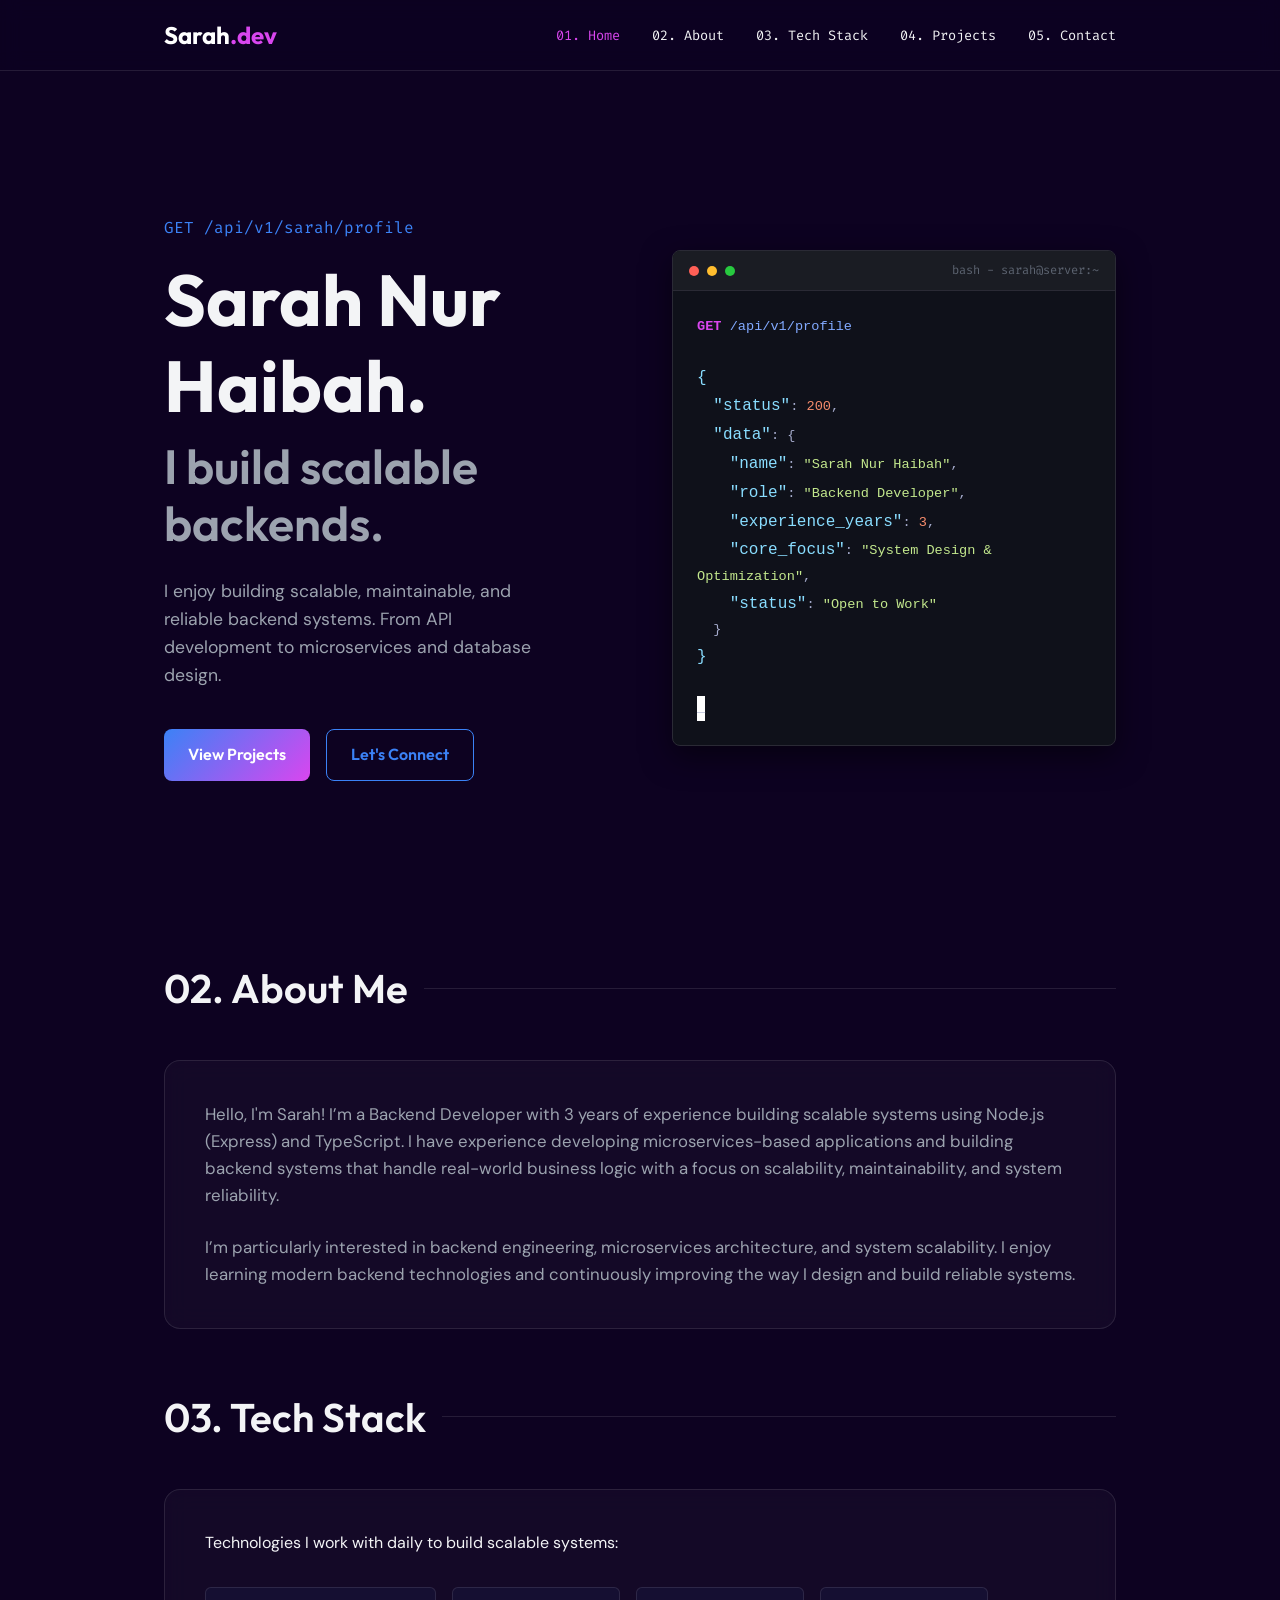
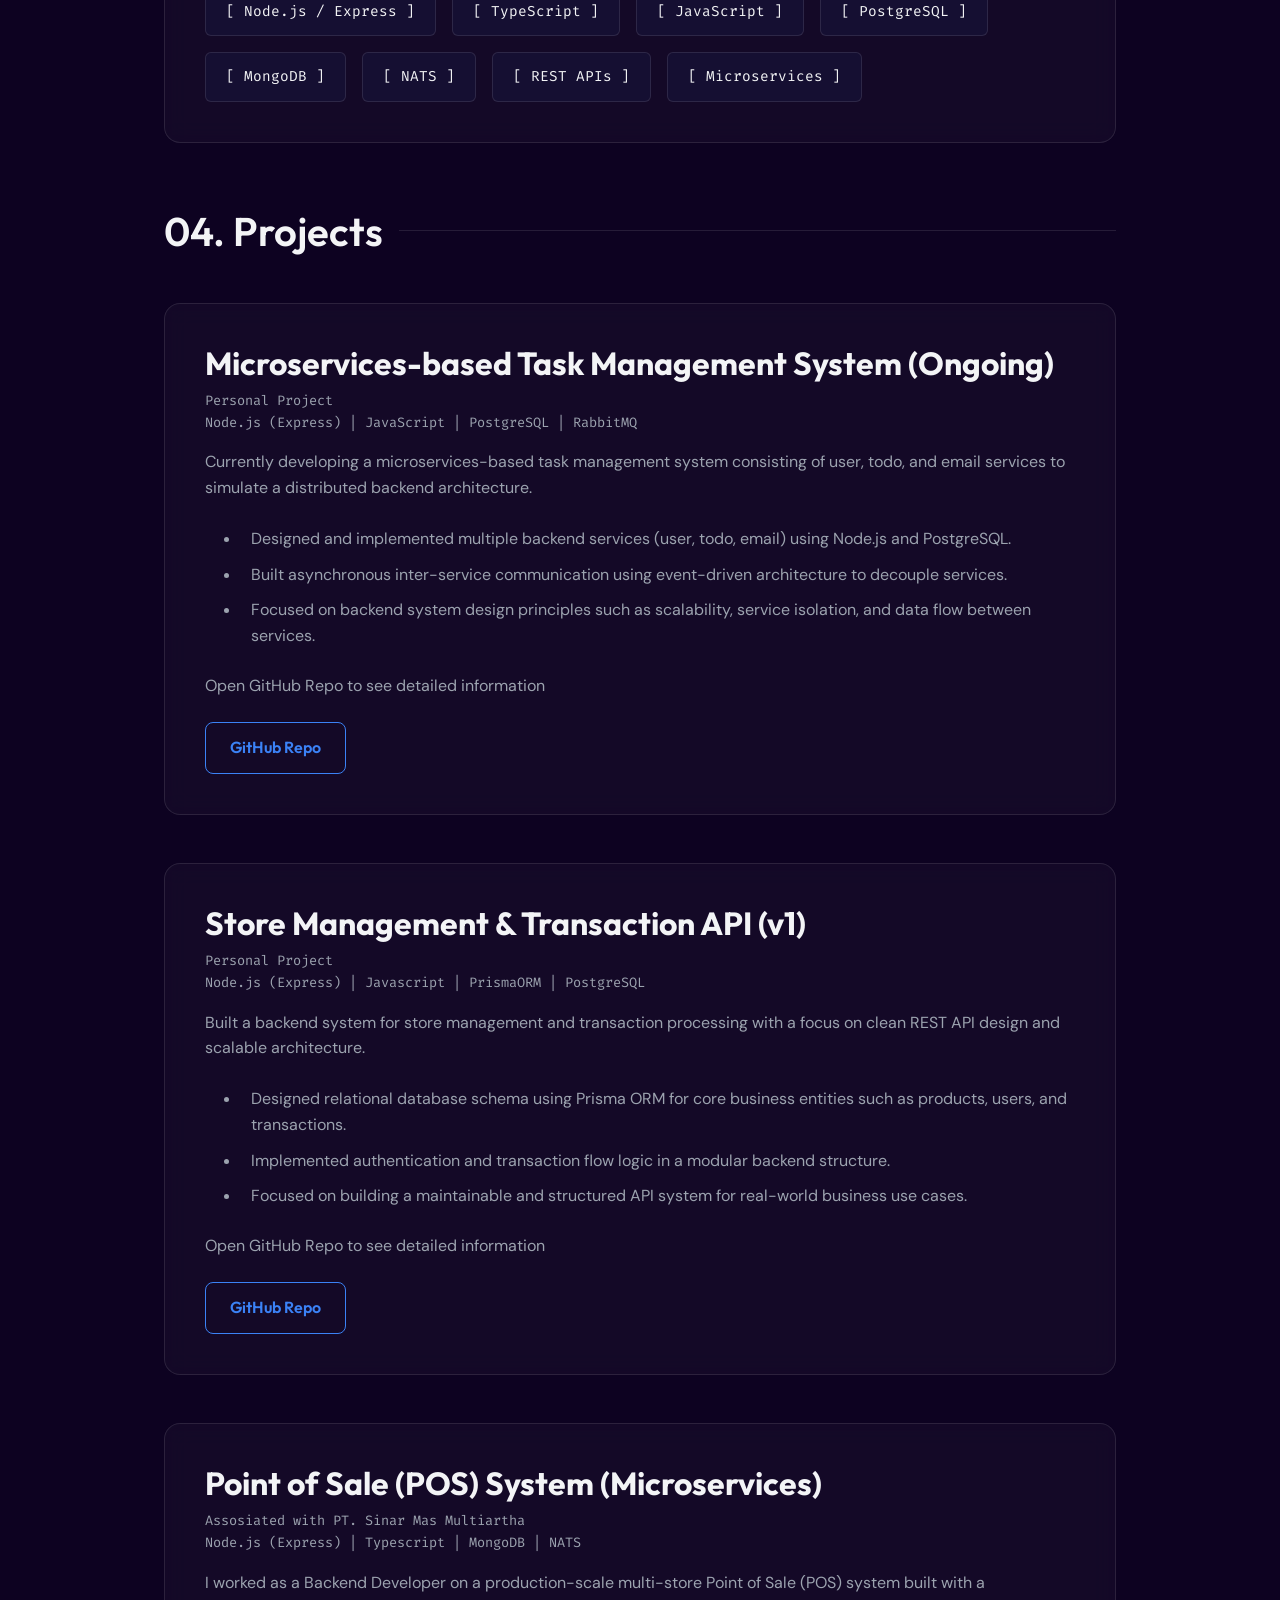
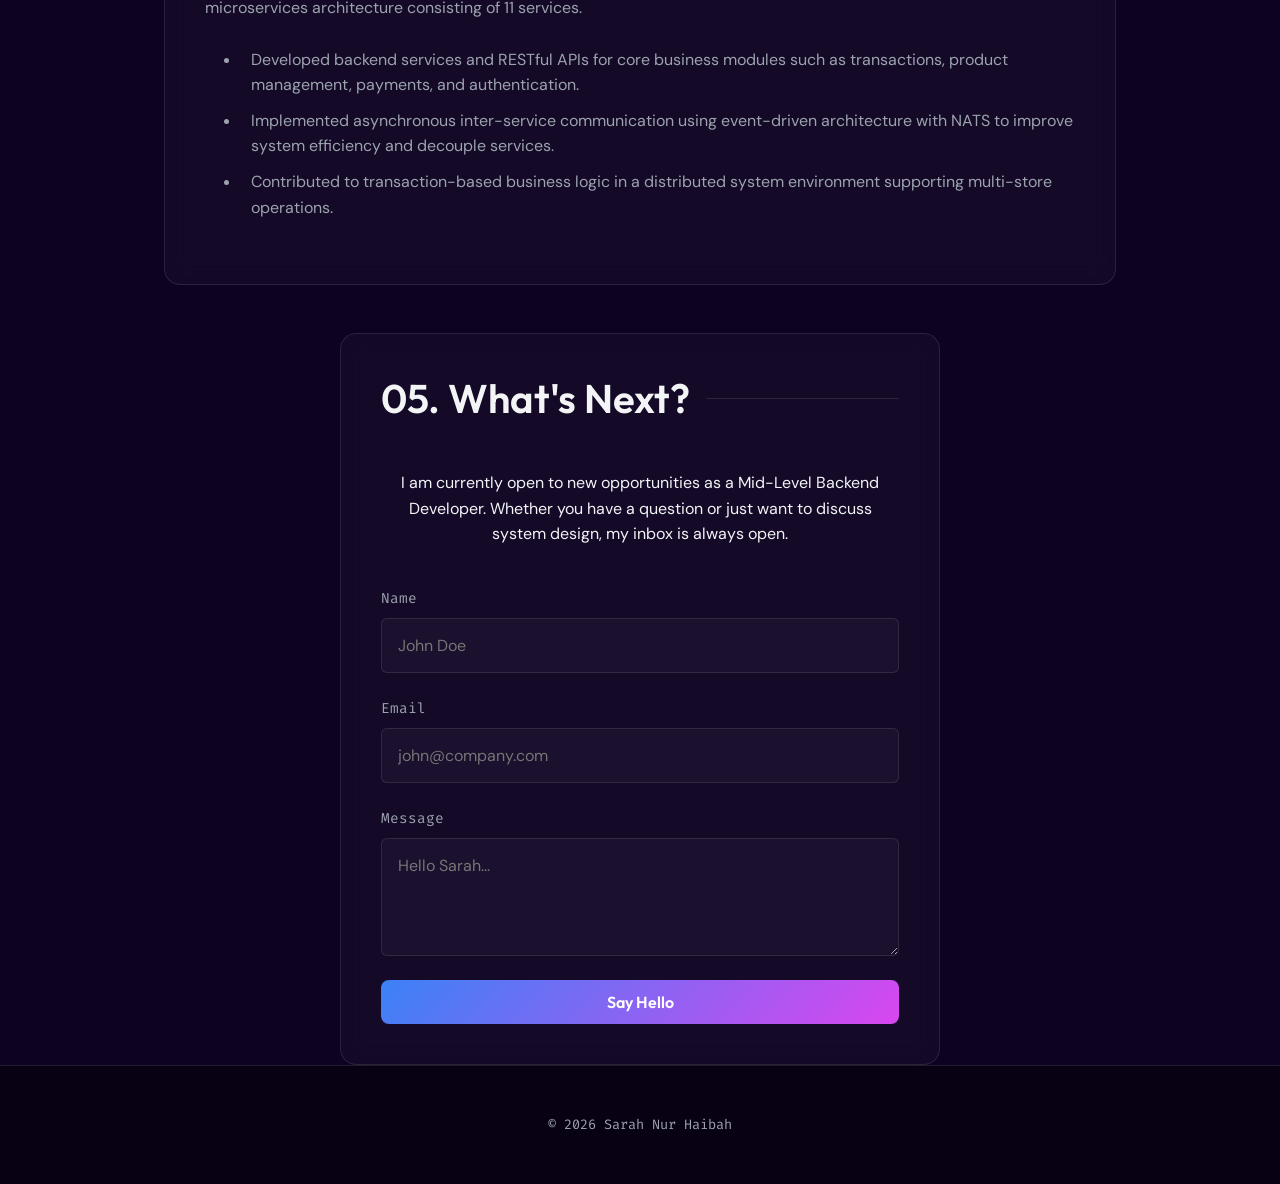
==== index.html @ 63fb4f10 "add action email" ====
<!DOCTYPE html>
<html lang="en">
<head>
  <meta charset="UTF-8">
  <meta name="viewport" content="width=device-width, initial-scale=1.0">
  <title>Sarah Nur Haibah | Backend Developer</title>
  <meta name="description" content="Portfolio of Sarah Nur Haibah, Mid-Level Backend Developer specialized in Node.js, PostgreSQL, and scalable architecture.">
  
  <!-- SEO Open Graph -->
  <meta property="og:title" content="Sarah Nur Haibah | Backend Developer">
  <meta property="og:description" content="Mid-Level Backend Developer specialized in Node.js, PostgreSQL, NATS, and scalable architecture.">
  <meta property="og:type" content="website">

  <!-- Fonts: Outfit (Header), DM Sans (Body), Fira Code (Mono) -->
  <link rel="preconnect" href="https://fonts.googleapis.com">
  <link rel="preconnect" href="https://fonts.gstatic.com" crossorigin>
  <link href="https://fonts.googleapis.com/css2?family=DM+Sans:wght@400;500;700&family=Fira+Code:wght@400;500&family=Outfit:wght@400;600;700&display=swap" rel="stylesheet">
  
  <!-- CSS -->
  <link rel="stylesheet" href="styles.css">

  <!-- JSON-LD Structured Data -->
  <script type="application/ld+json">
  {
    "@context": "https://schema.org",
    "@type": "Person",
    "name": "Sarah Nur Haibah",
    "jobTitle": "Backend Developer",
    "knowsAbout": ["Node.js", "Express", "TypeScript", "PostgreSQL", "MongoDB", "NATS"]
  }
  </script>
</head>
<body>

  <!-- Header & Navigation -->
  <header id="header">
    <nav aria-label="Main Navigation">
      <div class="logo">Sarah<span>.dev</span></div>
      <button class="hamburger" aria-label="Toggle navigation menu" aria-expanded="false" aria-controls="nav-links">
        ☰
      </button>
      <ul class="nav-links" id="nav-links">
        <li><a href="#hero">01. Home</a></li>
        <li><a href="#about">02. About</a></li>
        <li><a href="#skills">03. Tech Stack</a></li>
        <li><a href="#projects">04. Projects</a></li>
        <li><a href="#contact">05. Contact</a></li>
      </ul>
    </nav>
  </header>

  <!-- Main Content -->
  <main>
    
    <!-- Hero Section -->
    <section id="hero" class="container">
      <div class="hero-content">
        <div class="hero-text reveal">
          <span class="subtitle">GET /api/v1/sarah/profile</span>
          <h1>Sarah Nur Haibah.</h1>
          <h2>I build scalable backends.</h2>
          <p>I enjoy building scalable, maintainable, and reliable backend systems. From API development to microservices and database design.</p>
          <div class="hero-actions">
            <a href="#projects" class="btn btn-primary">View Projects</a>
            <a href="#contact" class="btn btn-outline">Let's Connect</a>
          </div>
        </div>
        
        <!-- Interactive API Simulator (Unique Element) -->
        <div class="hero-visual reveal" aria-hidden="true">
          <div class="api-simulator">
            <div class="api-header">
              <div class="api-dot dot-r"></div>
              <div class="api-dot dot-y"></div>
              <div class="api-dot dot-g"></div>
              <span class="api-title">bash - sarah@server:~</span>
            </div>
            <pre class="api-body" id="typewriter">
<span class="api-method">GET</span> <span class="api-endpoint">/api/v1/profile</span>

<span class="api-key">{</span>
  <span class="api-key">"status"</span>: <span class="api-number">200</span>,
  <span class="api-key">"data"</span>: {
    <span class="api-key">"name"</span>: <span class="api-string">"Sarah Nur Haibah"</span>,
    <span class="api-key">"role"</span>: <span class="api-string">"Backend Developer"</span>,
    <span class="api-key">"experience_years"</span>: <span class="api-number">3</span>,
    <span class="api-key">"core_focus"</span>: <span class="api-string">"System Design & Optimization"</span>,
    <span class="api-key">"status"</span>: <span class="api-string">"Open to Work"</span>
  }
<span class="api-key">}</span>

<span class="cursor">_</span>
</pre>
      
<!-- <div class="api-body" id="typewriter">
<span class="api-method">GET</span> <span class="api-endpoint">/api/v1/profile</span>
<span style="color: #89ddff;">{</span>
  <span class="api-key">"status"</span>: <span class="api-number">200</span>,
  <span class="api-key">"data"</span>: {
    <span class="api-key">"name"</span>: <span class="api-string">"Sarah Nur Haibah"</span>,
    <span class="api-key">"role"</span>: <span class="api-string">"Backend Developer"</span>,
    <span class="api-key">"experience_years"</span>: <span class="api-number">3</span>,
    <span class="api-key">"core_focus"</span>: <span class="api-string">"System Design & Optimization"</span>,
    <span class="api-key">"status"</span>: <span class="api-string">"Open to Work"</span>
  }
<span style="color: #89ddff;">}</span>
<span class="cursor">_</span></div>
          </div> -->
        </div>
      </div>
    </section>

    <!-- About Section -->
    <section id="about" class="container reveal">
      <h2 class="section-title">02. About Me</h2>
      <div class="about-grid">
        <div class="about-text glass-panel">
          <p>Hello, I'm Sarah! I’m a Backend Developer with 3 years of experience building scalable systems using Node.js (Express) and
            TypeScript. I have experience developing microservices-based applications and building backend systems that
            handle real-world business logic with a focus on scalability, maintainability, and system reliability.</p>
          <br>
          <p>I’m particularly interested in backend engineering, microservices architecture, and system scalability. I
            enjoy learning modern backend technologies and continuously improving the way I design and build reliable
            systems.</p>
        </div>
      </div>
    </section>

    <!-- Skills Section -->
    <section id="skills" class="container reveal">
      <h2 class="section-title">03. Tech Stack</h2>
      <div class="glass-panel">
        <p>Technologies I work with daily to build scalable systems:</p>
        <div class="skills-container">
          <div class="skill-badge" tabindex="0">[ Node.js / Express ]</div>
          <div class="skill-badge" tabindex="0">[ TypeScript ]</div>
          <div class="skill-badge" tabindex="0">[ JavaScript ]</div>
          <div class="skill-badge" tabindex="0">[ PostgreSQL ]</div>
          <div class="skill-badge" tabindex="0">[ MongoDB ]</div>
          <div class="skill-badge" tabindex="0">[ NATS ]</div>
          <div class="skill-badge" tabindex="0">[ REST APIs ]</div>
          <div class="skill-badge" tabindex="0">[ Microservices ]</div>
        </div>
      </div>
    </section>

    <!-- Projects Section -->
    <section id="projects" class="container reveal">
      <h2 class="section-title">04. Projects</h2>
      
      <!-- Project 1 -->
      <article class="project-card glass-panel">
        <div class="project-header">
          <h3 class="project-title">Microservices-based Task Management System (Ongoing)</h3>
          <p class="project-stack">Personal Project <br> Node.js (Express) | JavaScript | PostgreSQL | RabbitMQ</p>
        </div>
        <p>Currently developing a microservices-based task management system consisting of user, todo, and email services to simulate a distributed backend architecture.</p>
        <br>
        <!-- <p><strong>Key Achievements:</strong></p> -->
        <ul class="project-bullets custom-list">
          <li>Designed and implemented multiple backend services (user, todo, email) using Node.js and PostgreSQL.</li>
          <li>Built asynchronous inter-service communication using event-driven architecture to decouple services.</li>
          <li>Focused on backend system design principles such as scalability, service isolation, and data flow between services.</li>
        </ul>
        <p>Open GitHub Repo to see detailed information</p>
        <div class="project-links">
          <a href="https://github.com/sarahnh05/microservices-task-management-system" target="_blank" class="btn btn-outline" aria-label="View Source Code for Microservices Core">GitHub Repo</a>
        </div>
      </article>

      <!-- Project 2 -->
      <article class="project-card glass-panel reveal">
        <div class="project-header">
          <h3 class="project-title">Store Management & Transaction API (v1)</h3>
          <p class="project-stack">Personal Project <br> Node.js (Express) | Javascript | PrismaORM | PostgreSQL </p>
        </div>
        <p>Built a backend system for store management and transaction processing with a focus on clean REST API design and scalable architecture.</p>
        <br>
        <!-- <p><strong>Key Achievements:</strong></p> -->
        <ul class="project-bullets custom-list">
          <li>Designed relational database schema using Prisma ORM for core business entities such as products, users, and transactions.</li>
          <li>Implemented authentication and transaction flow logic in a modular backend structure.</li>
          <li>Focused on building a maintainable and structured API system for real-world business use cases.</li>
        </ul>
        <p>Open GitHub Repo to see detailed information</p>
        <div class="project-links">
          <a href="https://github.com/sarahnh05/store-management-api" target="_blank" class="btn btn-outline" aria-label="View Source Code for Analytics Pipeline">GitHub Repo</a>
        </div>
      </article>

      <!-- Project 3 -->
      <article class="project-card glass-panel reveal">
        <div class="project-header">
          <h3 class="project-title">Point of Sale (POS) System (Microservices)</h3>
          <p class="project-stack">Assosiated with PT. Sinar Mas Multiartha <br> Node.js (Express) | Typescript | MongoDB | NATS </p>
        </div>
        <p>I worked as a Backend Developer on a production-scale multi-store Point of Sale (POS) system built with a microservices architecture consisting of 11 services.</p>
        <br>
        <!-- <p><strong>Key Achievements:</strong></p> -->
        <ul class="project-bullets custom-list">
          <li>Developed backend services and RESTful APIs for core business modules such as transactions, product management, payments, and authentication.</li>
          <li>Implemented asynchronous inter-service communication using event-driven architecture with NATS to improve system efficiency and decouple services.</li>
          <li>Contributed to transaction-based business logic in a distributed system environment supporting multi-store operations.</li>
        </ul>
        <!-- <div class="project-links">
          <a href="https://github.com/sarahnh05/store-management-api" target="_blank" class="btn btn-outline" aria-label="View Source Code for Analytics Pipeline">GitHub Repo</a>
        </div> -->
      </article>

    </section>

    <!-- Contact Section -->
    <section id="contact" class="container reveal">
      <div class="contact-content glass-panel">
        <h2 class="section-title">05. What's Next?</h2>
        <p>I am currently open to new opportunities as a Mid-Level Backend Developer. Whether you have a question or just want to discuss system design, my inbox is always open.</p>
        
        <form action="mailto:sarahnurhaibah@gmail.com" method="post" enctype="text/plain" class="contact-form" id="contactForm" onsubmit="event.preventDefault(); alert('Message sent!');">
          <div class="form-group">
            <label for="name">Name</label>
            <input type="text" id="name" name="name" required aria-required="true" placeholder="John Doe">
          </div>
          <div class="form-group">
            <label for="email">Email</label>
            <input type="email" id="email" name="email" required aria-required="true" placeholder="john@company.com">
          </div>
          <div class="form-group">
            <label for="message">Message</label>
            <textarea id="message" name="message" rows="4" required aria-required="true" placeholder="Hello Sarah..."></textarea>
          </div>
          <button type="submit" class="btn btn-primary">Say Hello</button>
        </form>
      </div>
    </section>

  </main>

  <!-- Footer -->
  <footer>
    <!-- <p>Built with Semantic HTML5, CSS3, & Vanilla JS. ZERO non-semantic divs.</p> -->
    <p>&copy; 2026 Sarah Nur Haibah</p>
  </footer>

  <!-- Scripts -->
  <script defer src="script.js"></script>
</body>
</html>
---- styles.css ----
/* styles.css */
/* Design Tokens - Midnight Glassmorphism */
:root {
  --bg-color: #0d0221;
  --bg-color-rgb: 13, 2, 33;
  --primary-color: #3b82f6;
  --accent-color: #d946ef;
  --text-primary: #f3f4f6;
  --text-secondary: #9ca3af;
  --glass-bg: rgba(255, 255, 255, 0.03);
  --glass-border: rgba(255, 255, 255, 0.1);

  /* Typography */
  --font-header: 'Outfit', sans-serif;
  --font-body: 'DM Sans', sans-serif;
  --font-mono: 'Fira Code', monospace;

  /* Layout */
  --container-max-width: 1000px;
  --section-padding: clamp(4rem, 8vw, 8rem) 1rem;
}

/* Base Reset & Accessibility */
* {
  margin: 0;
  padding: 0;
  box-sizing: border-box;
}

html {
  scroll-behavior: smooth;
  font-size: 16px;
}

@media (prefers-reduced-motion: reduce) {
  html {
    scroll-behavior: auto;
  }
  * {
    animation-duration: 0.01ms !important;
    transition-duration: 0.01ms !important;
  }
}

body {
  background-color: var(--bg-color);
  color: var(--text-primary);
  font-family: var(--font-body);
  line-height: 1.6;
  overflow-x: hidden;
}

/* Typography Hierarchy */
h1,
h2,
h3,
h4,
h5,
h6 {
  font-family: var(--font-header);
  line-height: 1.2;
}

h1 {
  font-size: clamp(2.5rem, 6vw, 4.5rem);
  font-weight: 700;
  margin-bottom: 0.5rem;
}
h2 {
  font-size: clamp(1.8rem, 4vw, 3rem);
  font-weight: 600;
  color: var(--text-secondary);
  margin-bottom: 1.5rem;
}
h3 {
  font-size: clamp(1.5rem, 3vw, 2rem);
  margin-bottom: 0.5rem;
}

a {
  color: var(--primary-color);
  text-decoration: none;
  transition: color 0.3s ease;
}
a:hover {
  color: var(--accent-color);
}

/* Focus Indicators (WCAG) */
a:focus,
button:focus,
input:focus,
textarea:focus,
.skill-badge:focus {
  outline: 2px solid var(--accent-color);
  outline-offset: 4px;
}

ul.custom-list {
  list-style-position: outside; /* Bullet di luar, teks rata kanan */
  padding-left: 20px; /* Jarak antara bullet dan konten */
}

ul.custom-list li {
  padding-left: 10px; /* Jarak tambahan antara bullet dan teks */
  margin-bottom: 10px; /* Jarak antar item */
}

/* Utility Classes */
.container {
  max-width: var(--container-max-width);
  margin: 0 auto;
  padding: 0 1.5rem;
}

.glass-panel {
  background: var(--glass-bg);
  backdrop-filter: blur(12px);
  -webkit-backdrop-filter: blur(12px);
  border: 1px solid var(--glass-border);
  border-radius: 16px;
  padding: 2.5rem;
}

.section-title {
  margin-bottom: 3rem;
  font-size: clamp(1.8rem, 4vw, 2.5rem);
  color: var(--text-primary);
  display: flex;
  align-items: center;
  gap: 1rem;
}
.section-title::after {
  content: '';
  height: 1px;
  background: var(--glass-border);
  flex-grow: 1;
}

/* Buttons */
.btn {
  display: inline-flex;
  align-items: center;
  justify-content: center;
  padding: 0.75rem 1.5rem;
  border-radius: 8px;
  font-family: var(--font-header);
  font-size: 1rem;
  font-weight: 600;
  cursor: pointer;
  border: none;
  transition:
    transform 0.2s ease,
    box-shadow 0.2s ease,
    background 0.2s ease;
  min-height: 44px; /* Touch target size */
  min-width: 44px;
}

.btn-primary {
  background: linear-gradient(
    135deg,
    var(--primary-color),
    var(--accent-color)
  );
  color: #fff;
}

.btn-primary:hover {
  transform: translateY(-2px);
  box-shadow: 0 4px 15px rgba(217, 70, 239, 0.4);
}

.btn-outline {
  background: transparent;
  border: 1px solid var(--primary-color);
  color: var(--primary-color);
}

.btn-outline:hover {
  background: rgba(59, 130, 246, 0.1);
  transform: translateY(-2px);
}

/* Header & Nav */
header {
  position: fixed;
  top: 0;
  width: 100%;
  z-index: 100;
  background: rgba(13, 2, 33, 0.85);
  backdrop-filter: blur(10px);
  -webkit-backdrop-filter: blur(10px);
  border-bottom: 1px solid var(--glass-border);
  transition: transform 0.3s ease;
}

nav {
  display: flex;
  justify-content: space-between;
  align-items: center;
  padding: 1rem 1.5rem;
  max-width: var(--container-max-width);
  margin: 0 auto;
}

.logo {
  font-family: var(--font-header);
  font-weight: 700;
  font-size: 1.5rem;
  color: #fff;
}

.logo span {
  color: var(--accent-color);
}

.nav-links {
  display: flex;
  gap: 2rem;
  list-style: none;
}

.nav-links a {
  color: var(--text-primary);
  font-family: var(--font-mono);
  font-size: 0.85rem;
}

.nav-links a.active,
.nav-links a:hover {
  color: var(--accent-color);
}

.hamburger {
  display: none;
  background: none;
  border: none;
  color: #fff;
  font-size: 1.8rem;
  cursor: pointer;
  min-height: 44px;
  min-width: 44px;
}

/* Sections */
section {
  padding: var(--section-padding);
}

/* Hero Section */
#hero {
  min-height: 100vh;
  display: flex;
  align-items: center;
  padding-top: 6rem;
  margin-bottom: 4rem;
}

.hero-content {
  display: grid;
  grid-template-columns: 1fr 1fr;
  gap: 4rem;
  align-items: center;
}

.hero-text .subtitle {
  color: var(--primary-color);
  font-family: var(--font-mono);
  margin-bottom: 1rem;
  display: block;
}

.hero-text p {
  color: var(--text-secondary);
  margin-bottom: 2.5rem;
  font-size: 1.1rem;
  max-width: 90%;
}

.hero-actions {
  display: flex;
  gap: 1rem;
  flex-wrap: wrap;
}

/* API Simulator (Unique Element) */
.api-simulator {
  font-family: var(--font-mono);
  font-size: 0.85rem;
  background: #0f111a;
  border-radius: 8px;
  overflow: hidden;
  box-shadow: 0 10px 30px rgba(0, 0, 0, 0.5);
  border: 1px solid #2a2a35;
}

.api-header {
  background: #1a1c23;
  padding: 0.6rem 1rem;
  display: flex;
  align-items: center;
  gap: 0.5rem;
  border-bottom: 1px solid #2a2a35;
}

.api-dot {
  width: 10px;
  height: 10px;
  border-radius: 50%;
}
.dot-r {
  background: #ff5f56;
}
.dot-y {
  background: #ffbd2e;
}
.dot-g {
  background: #27c93f;
}

.api-title {
  margin-left: auto;
  color: #5c6370;
  font-size: 0.75rem;
}

.api-body {
  padding: 1.5rem;
  color: #a6accd;
  line-height: 1.8;
  overflow-x: auto;
  margin: 0;
  white-space: pre-wrap;
  word-break: break-word;
}

.api-method {
  color: var(--accent-color);
  font-weight: bold;
}
.api-endpoint {
  color: #82aaff;
}
.api-key {
  color: #89ddff;
  font-size: 1rem;
}
.api-string {
  color: #c3e88d;
}
.api-number {
  color: #f78c6c;
}

.cursor {
  display: inline-block;
  width: 8px;
  background: #fff;
  animation: blink 1s step-end infinite;
}

@keyframes blink {
  50% {
    opacity: 0;
  }
}

/* About Section */
#about {
  margin-bottom: 4rem;
}

.about-grid {
  display: grid;
  grid-template-columns: 1fr;
  gap: 3rem;
}

.about-text p {
  color: var(--text-secondary);
  font-size: 1.05rem;
}

/* Skills Section */
#skills {
  margin-bottom: 4rem;
}

.skills-container {
  display: flex;
  flex-wrap: wrap;
  gap: 1rem;
  margin-top: 2rem;
}

.skill-badge {
  font-family: var(--font-mono);
  background: rgba(59, 130, 246, 0.05);
  border: 1px solid var(--glass-border);
  color: var(--text-primary);
  padding: 0.75rem 1.25rem;
  border-radius: 6px;
  font-size: 0.9rem;
  transition:
    transform 0.2s ease,
    background 0.2s ease,
    border-color 0.2s ease;
  user-select: none;
}

.skill-badge:hover,
.skill-badge:focus {
  transform: translateY(-3px);
  background: rgba(59, 130, 246, 0.2);
  border-color: var(--primary-color);
  color: #fff;
}

/* Projects Section */
.project-card {
  margin-bottom: 3rem;
}

.project-stack {
  font-family: var(--font-mono);
  color: var(--accent-color);
  font-size: 0.85rem;
  margin-bottom: 1rem;
}

.project-card p {
  color: var(--text-secondary);
}

.project-bullets {
  list-style-position: inside;
  color: var(--text-secondary);
  margin-left: 1rem;
  margin-bottom: 1.5rem;
}

.project-bullets li {
  margin-bottom: 0.5rem;
}

.project-links {
  display: flex;
  gap: 1rem;
  margin-top: 1.5rem;
}

/* Contact Section */
.contact-content {
  text-align: center;
  max-width: 600px;
  margin: 0 auto;
}

.contact-form {
  display: flex;
  flex-direction: column;
  gap: 1.5rem;
  margin-top: 2.5rem;
  text-align: left;
}

.form-group {
  display: flex;
  flex-direction: column;
  gap: 0.5rem;
}

.form-group label {
  font-family: var(--font-mono);
  font-size: 0.9rem;
  color: var(--text-secondary);
}

.form-group input,
.form-group textarea {
  width: 100%;
  background: rgba(255, 255, 255, 0.03);
  border: 1px solid var(--glass-border);
  color: #fff;
  padding: 1rem;
  border-radius: 6px;
  font-family: var(--font-body);
  font-size: 1rem;
  transition: border-color 0.3s ease;
}

.form-group input:focus,
.form-group textarea:focus {
  border-color: var(--primary-color);
  outline: none;
}

/* Footer */
footer {
  text-align: center;
  padding: 3rem 1.5rem;
  border-top: 1px solid var(--glass-border);
  font-family: var(--font-mono);
  font-size: 0.85rem;
  color: var(--text-secondary);
  background: #080114;
}

/* Animations */
.reveal {
  opacity: 0;
  transform: translateY(40px);
  transition:
    opacity 0.8s cubic-bezier(0.5, 0, 0, 1),
    transform 0.8s cubic-bezier(0.5, 0, 0, 1);
}

.reveal.active {
  opacity: 1;
  transform: translateY(0);
}

/* Responsive */
@media (max-width: 900px) {
  .hero-content {
    grid-template-columns: 1fr;
    text-align: center;
  }
  .hero-text .subtitle {
    margin: 0 auto 1rem auto;
  }
  .hero-text p {
    margin: 0 auto 2rem auto;
  }
  .hero-actions {
    justify-content: center;
  }
  .api-simulator {
    text-align: left;
    max-width: 500px;
    margin: 0 auto;
  }
}

@media (max-width: 768px) {
  h1 {
    font-size: 2.5rem;
  }
  h2 {
    font-size: 1.8rem;
  }

  .hamburger {
    display: block;
  }

  .nav-links {
    position: fixed;
    top: 70px;
    right: -100%;
    height: calc(100vh - 70px);
    width: 100%;
    background: var(--bg-color);
    flex-direction: column;
    align-items: center;
    justify-content: center;
    transition: right 0.4s ease;
  }

  .nav-links.nav-active {
    right: 0;
  }

  .nav-links a {
    font-size: 1.2rem;
  }

  .glass-panel {
    padding: 1.5rem;
  }
}
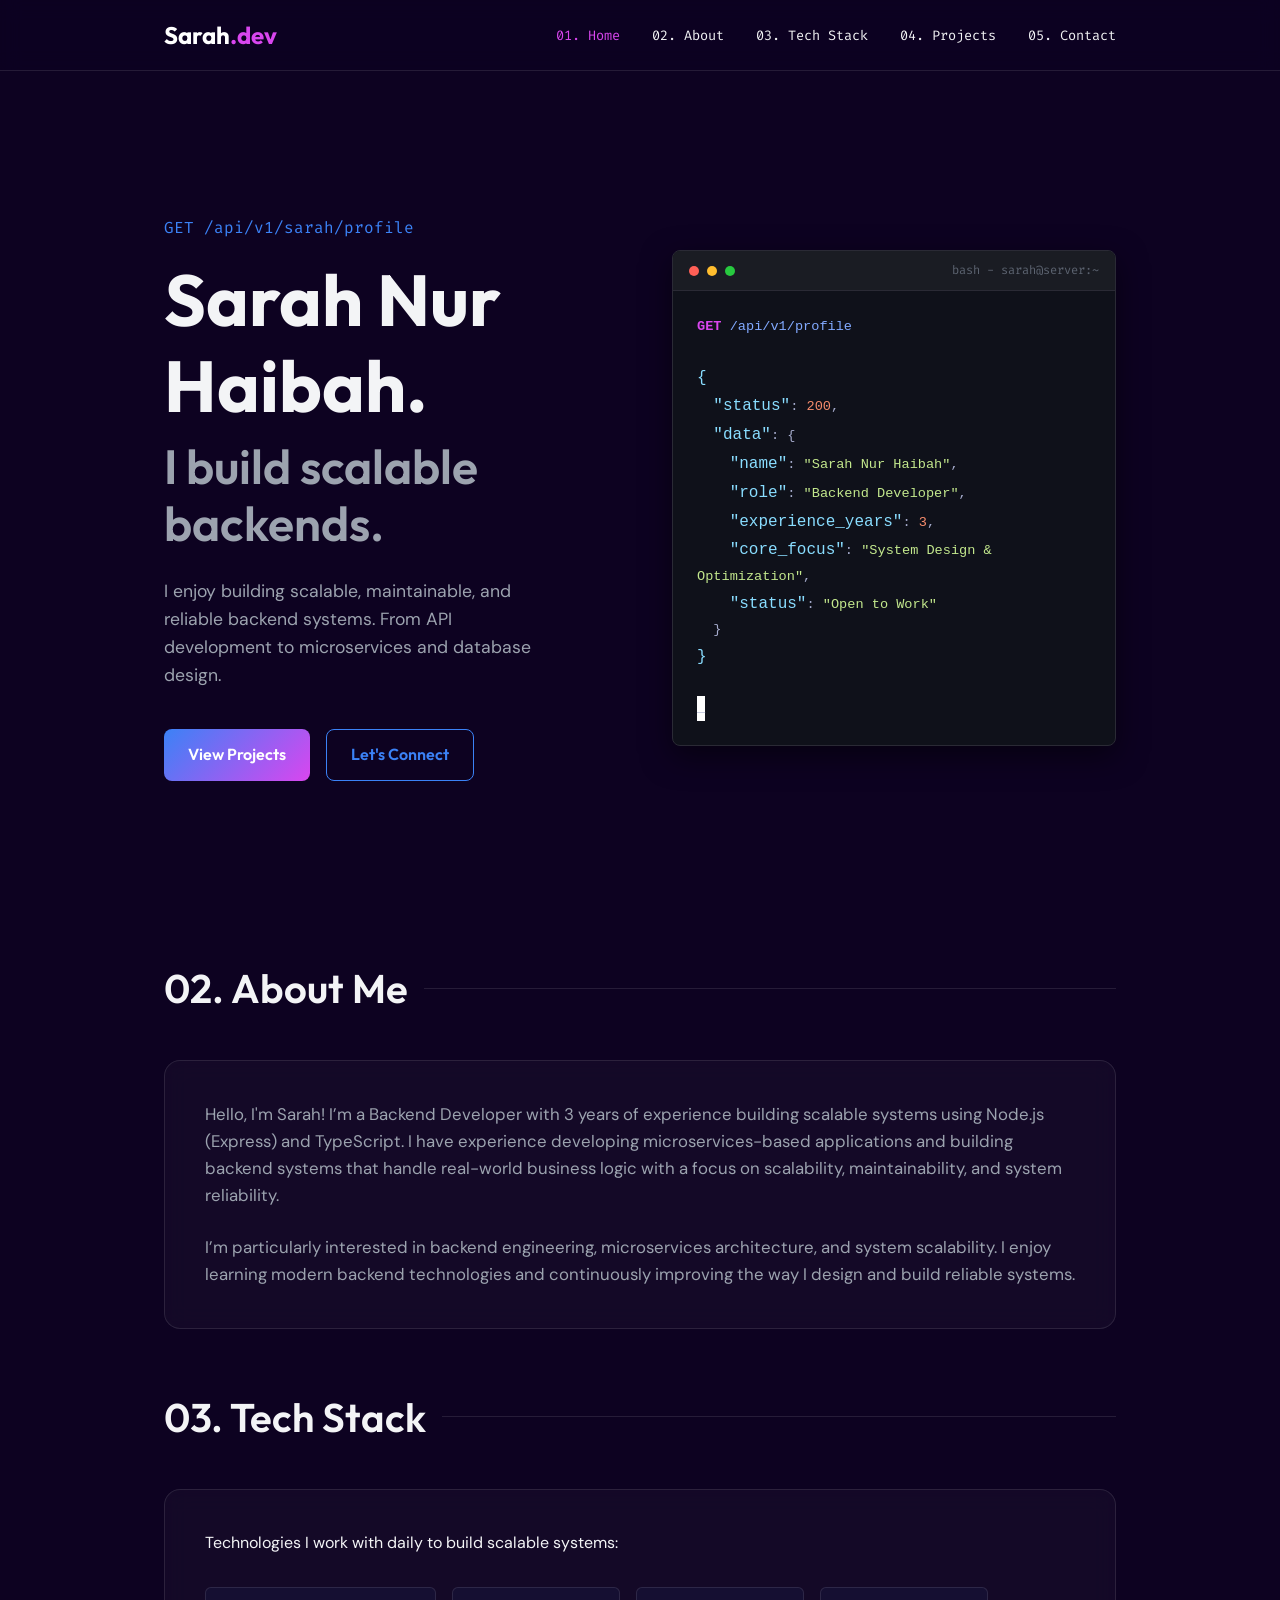
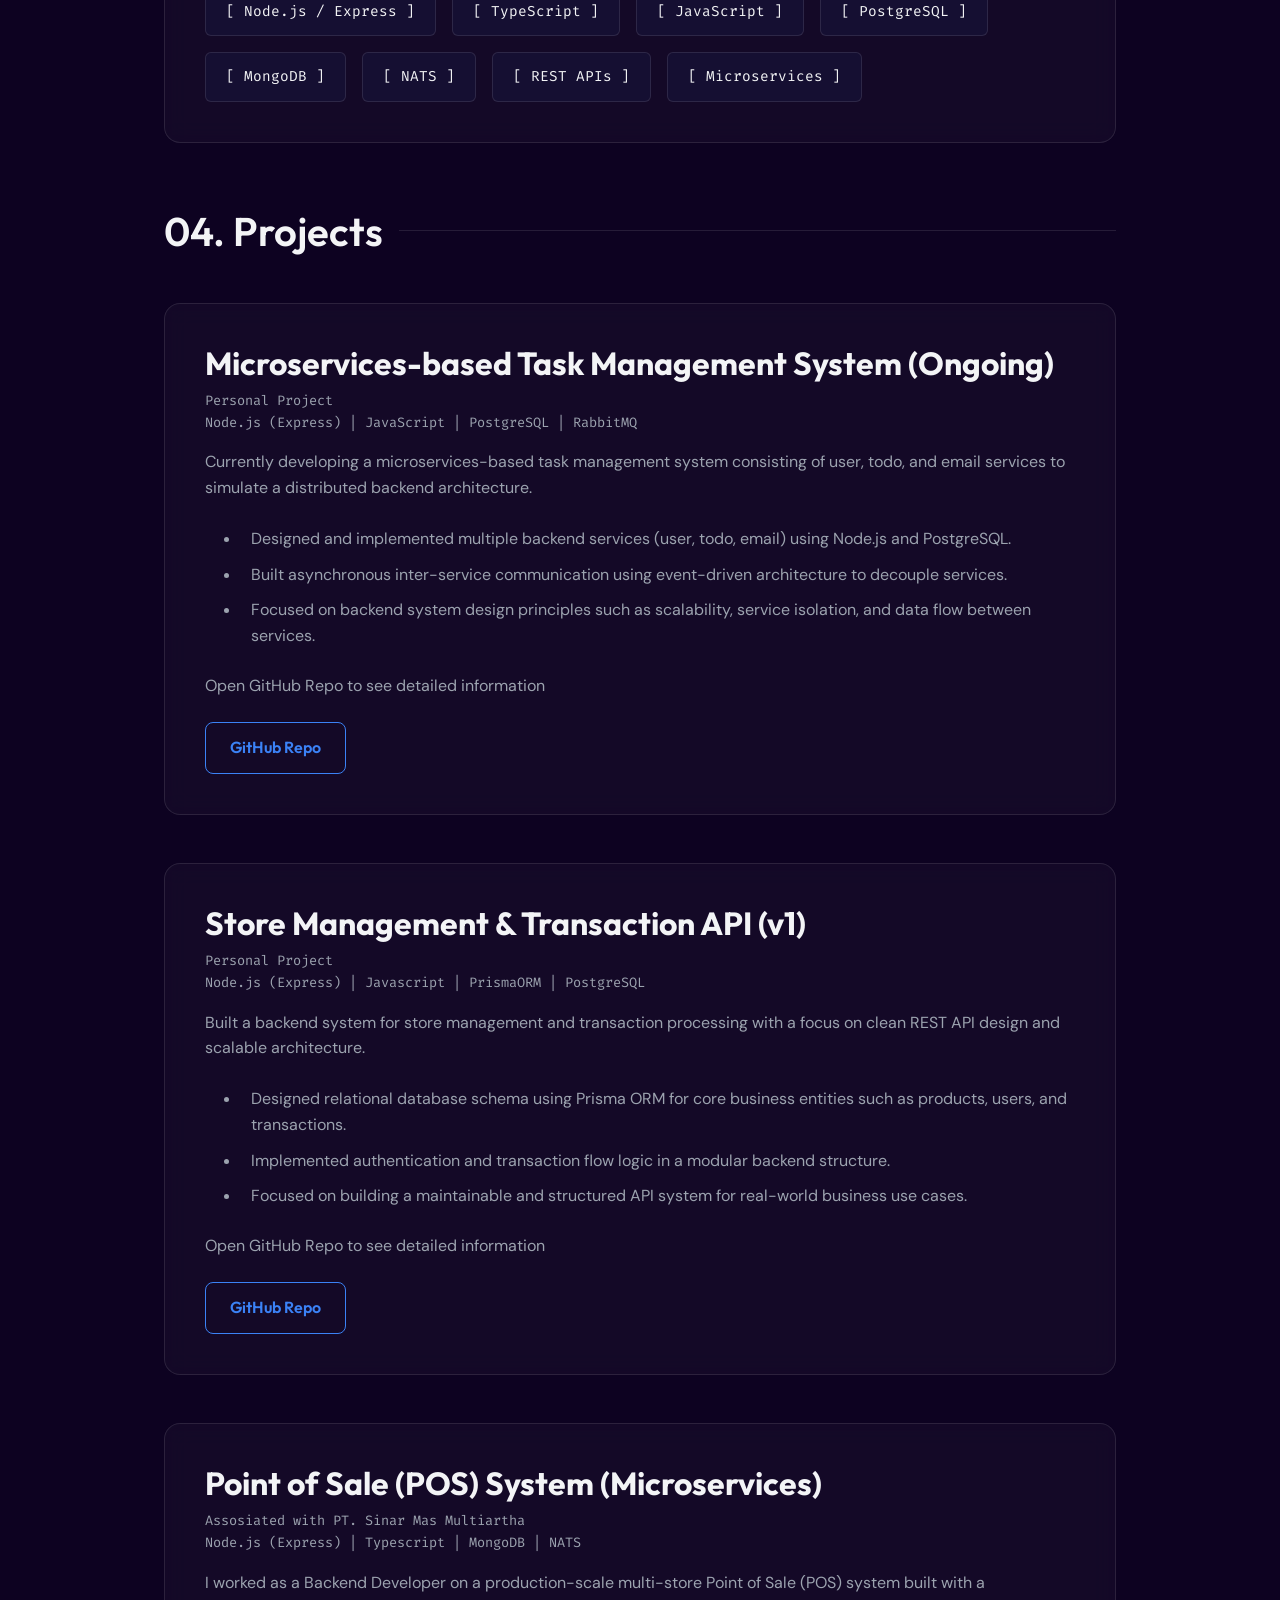
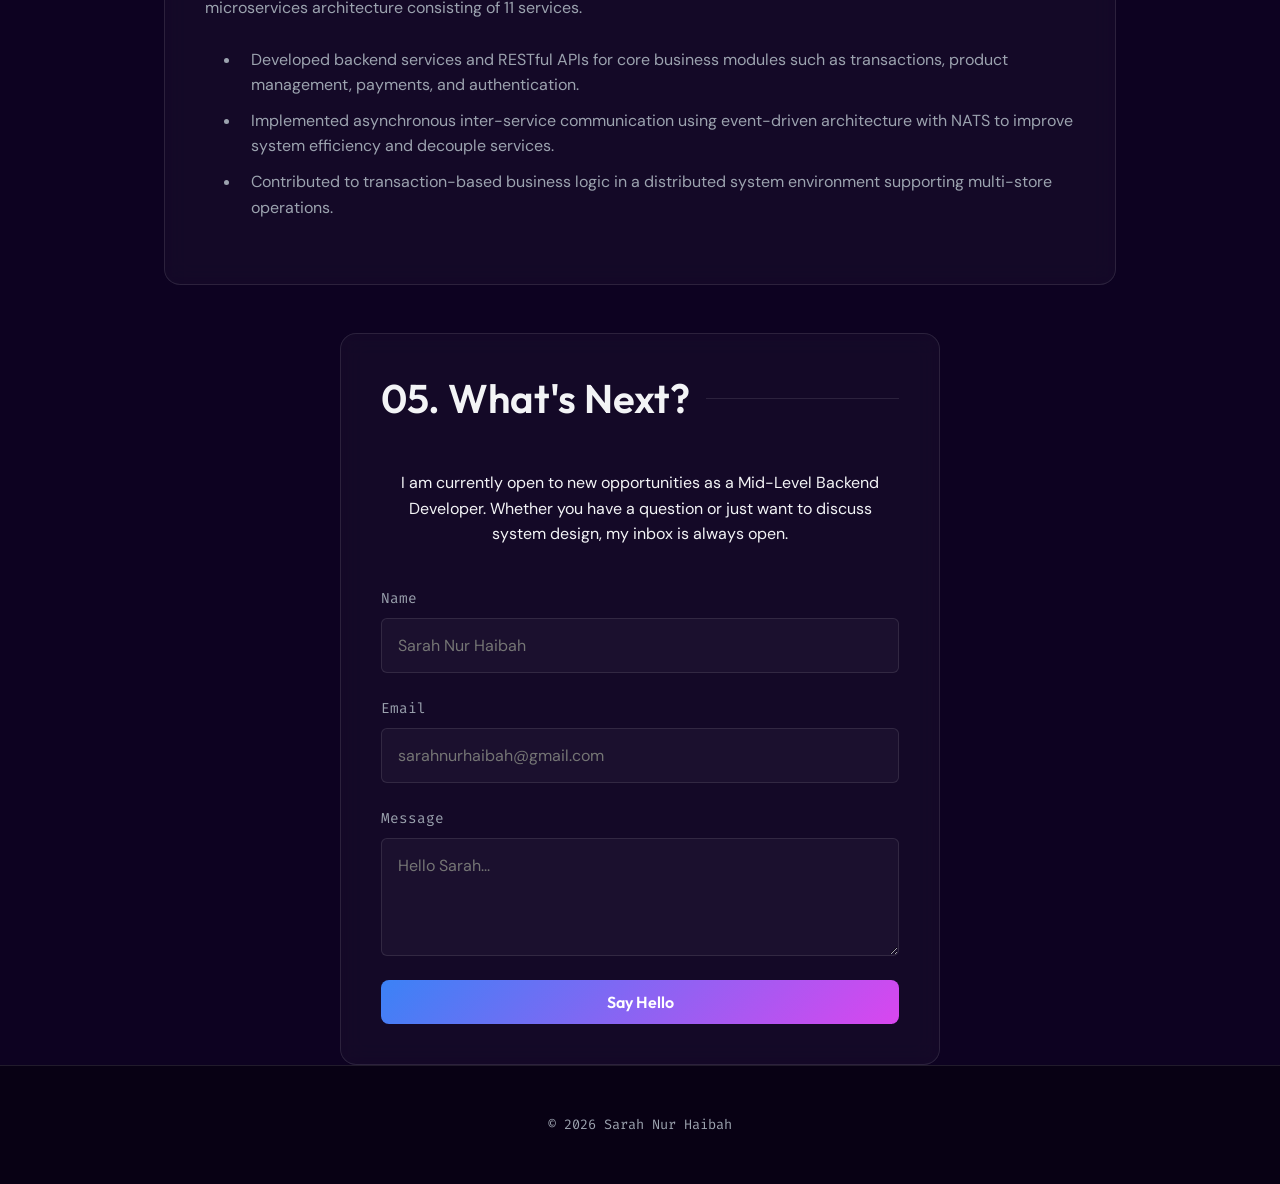
==== commit 73e2e1d4: "add placeholder" ====
--- a/index.html
+++ b/index.html
@@ -218,11 +218,11 @@
         <form action="mailto:sarahnurhaibah@gmail.com" method="post" enctype="text/plain" class="contact-form" id="contactForm" onsubmit="event.preventDefault(); alert('Message sent!');">
           <div class="form-group">
             <label for="name">Name</label>
-            <input type="text" id="name" name="name" required aria-required="true" placeholder="John Doe">
+            <input type="text" id="name" name="name" required aria-required="true" placeholder="Sarah Nur Haibah">
           </div>
           <div class="form-group">
             <label for="email">Email</label>
-            <input type="email" id="email" name="email" required aria-required="true" placeholder="john@company.com">
+            <input type="email" id="email" name="email" required aria-required="true" placeholder="sarahnurhaibah@gmail.com">
           </div>
           <div class="form-group">
             <label for="message">Message</label>
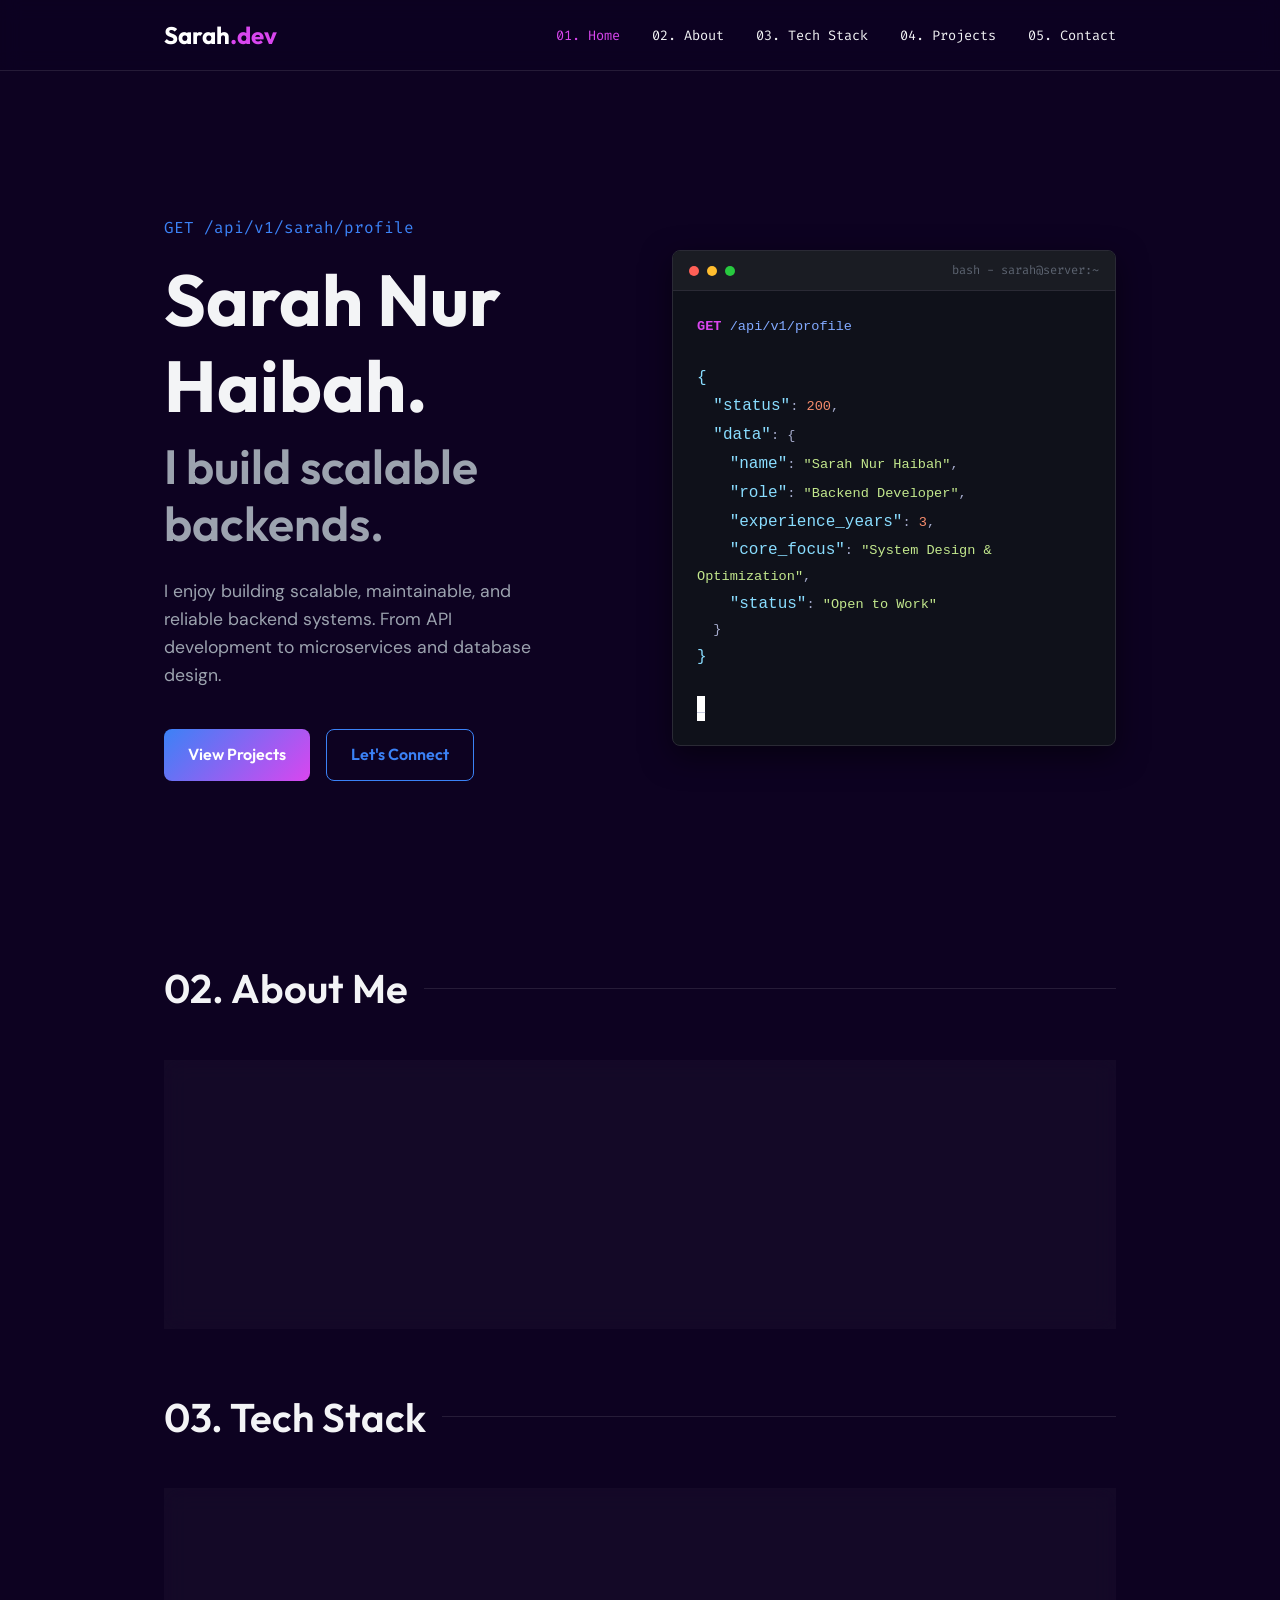
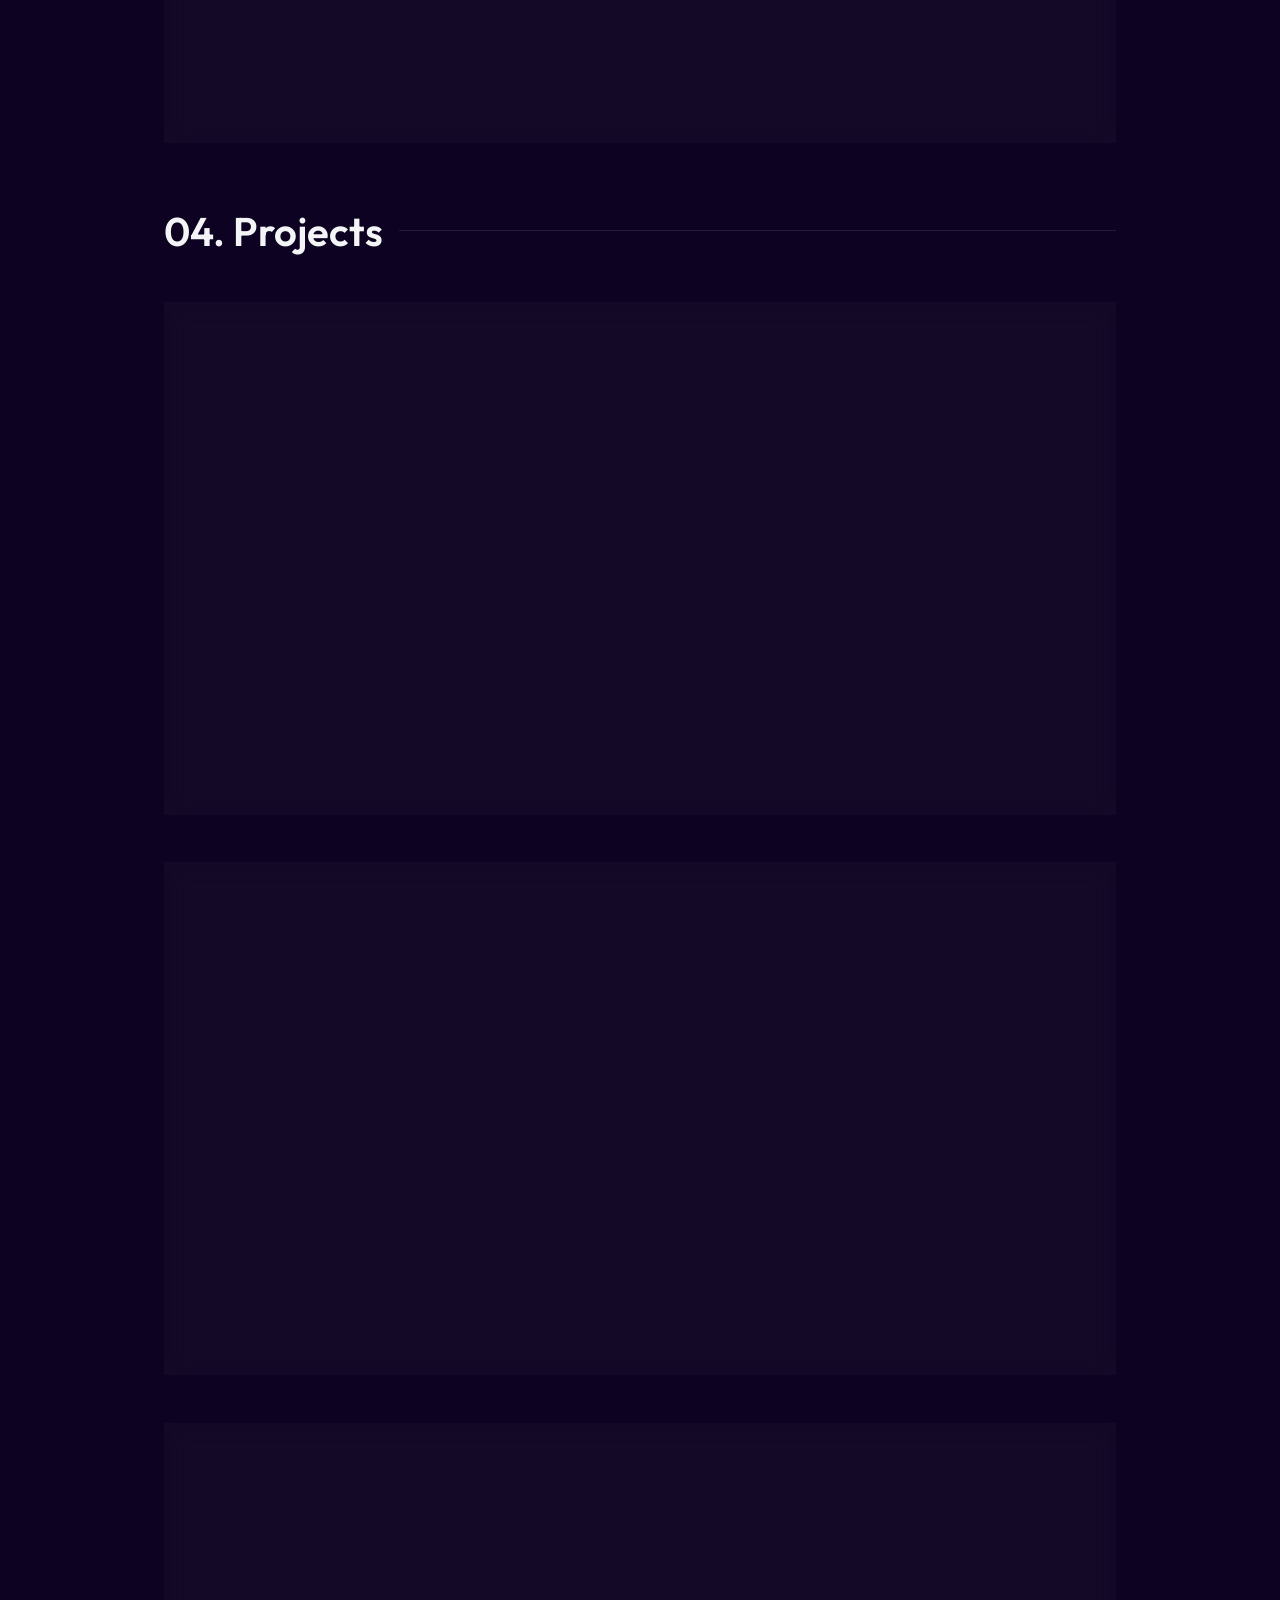
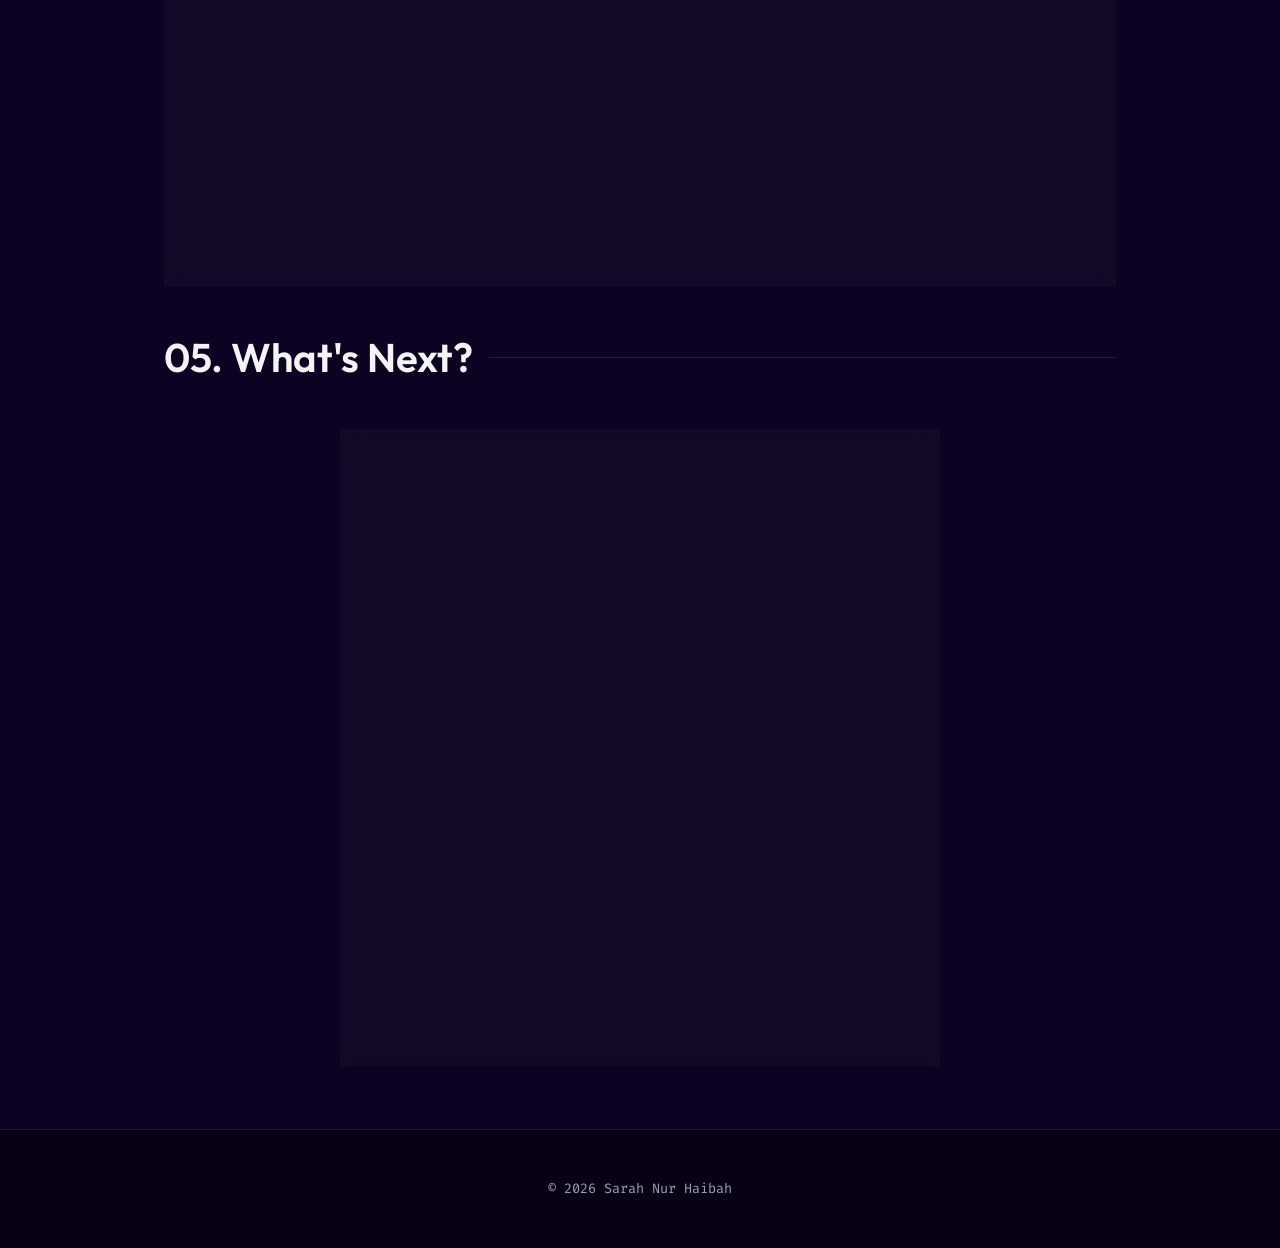
==== commit 61242b40: "finishing" ====
--- a/index.html
+++ b/index.html
@@ -211,23 +211,29 @@
 
     <!-- Contact Section -->
     <section id="contact" class="container reveal">
+      <h2 class="section-title">05. What's Next?</h2>
+
       <div class="contact-content glass-panel">
-        <h2 class="section-title">05. What's Next?</h2>
-        <p>I am currently open to new opportunities as a Mid-Level Backend Developer. Whether you have a question or just want to discuss system design, my inbox is always open.</p>
+        <p>I am currently open to new opportunities. Whether you have a question or just want to discuss system design, my inbox is always open.</p>
         
-        <form action="mailto:sarahnurhaibah@gmail.com" method="post" enctype="text/plain" class="contact-form" id="contactForm" onsubmit="event.preventDefault(); alert('Message sent!');">
+        <form  action="https://formsubmit.co/sarahnurhaibah@gmail.com" method="POST" class="contact-form" id="contactForm">
+          <input type="hidden" name="_captcha" value="false">
+          
           <div class="form-group">
             <label for="name">Name</label>
             <input type="text" id="name" name="name" required aria-required="true" placeholder="Sarah Nur Haibah">
           </div>
+          
           <div class="form-group">
             <label for="email">Email</label>
             <input type="email" id="email" name="email" required aria-required="true" placeholder="sarahnurhaibah@gmail.com">
           </div>
+
           <div class="form-group">
             <label for="message">Message</label>
             <textarea id="message" name="message" rows="4" required aria-required="true" placeholder="Hello Sarah..."></textarea>
           </div>
+          
           <button type="submit" class="btn btn-primary">Say Hello</button>
         </form>
       </div>
--- a/styles.css
+++ b/styles.css
@@ -455,6 +455,7 @@
   text-align: center;
   max-width: 600px;
   margin: 0 auto;
+  margin-bottom: 4rem;
 }
 
 .contact-form {
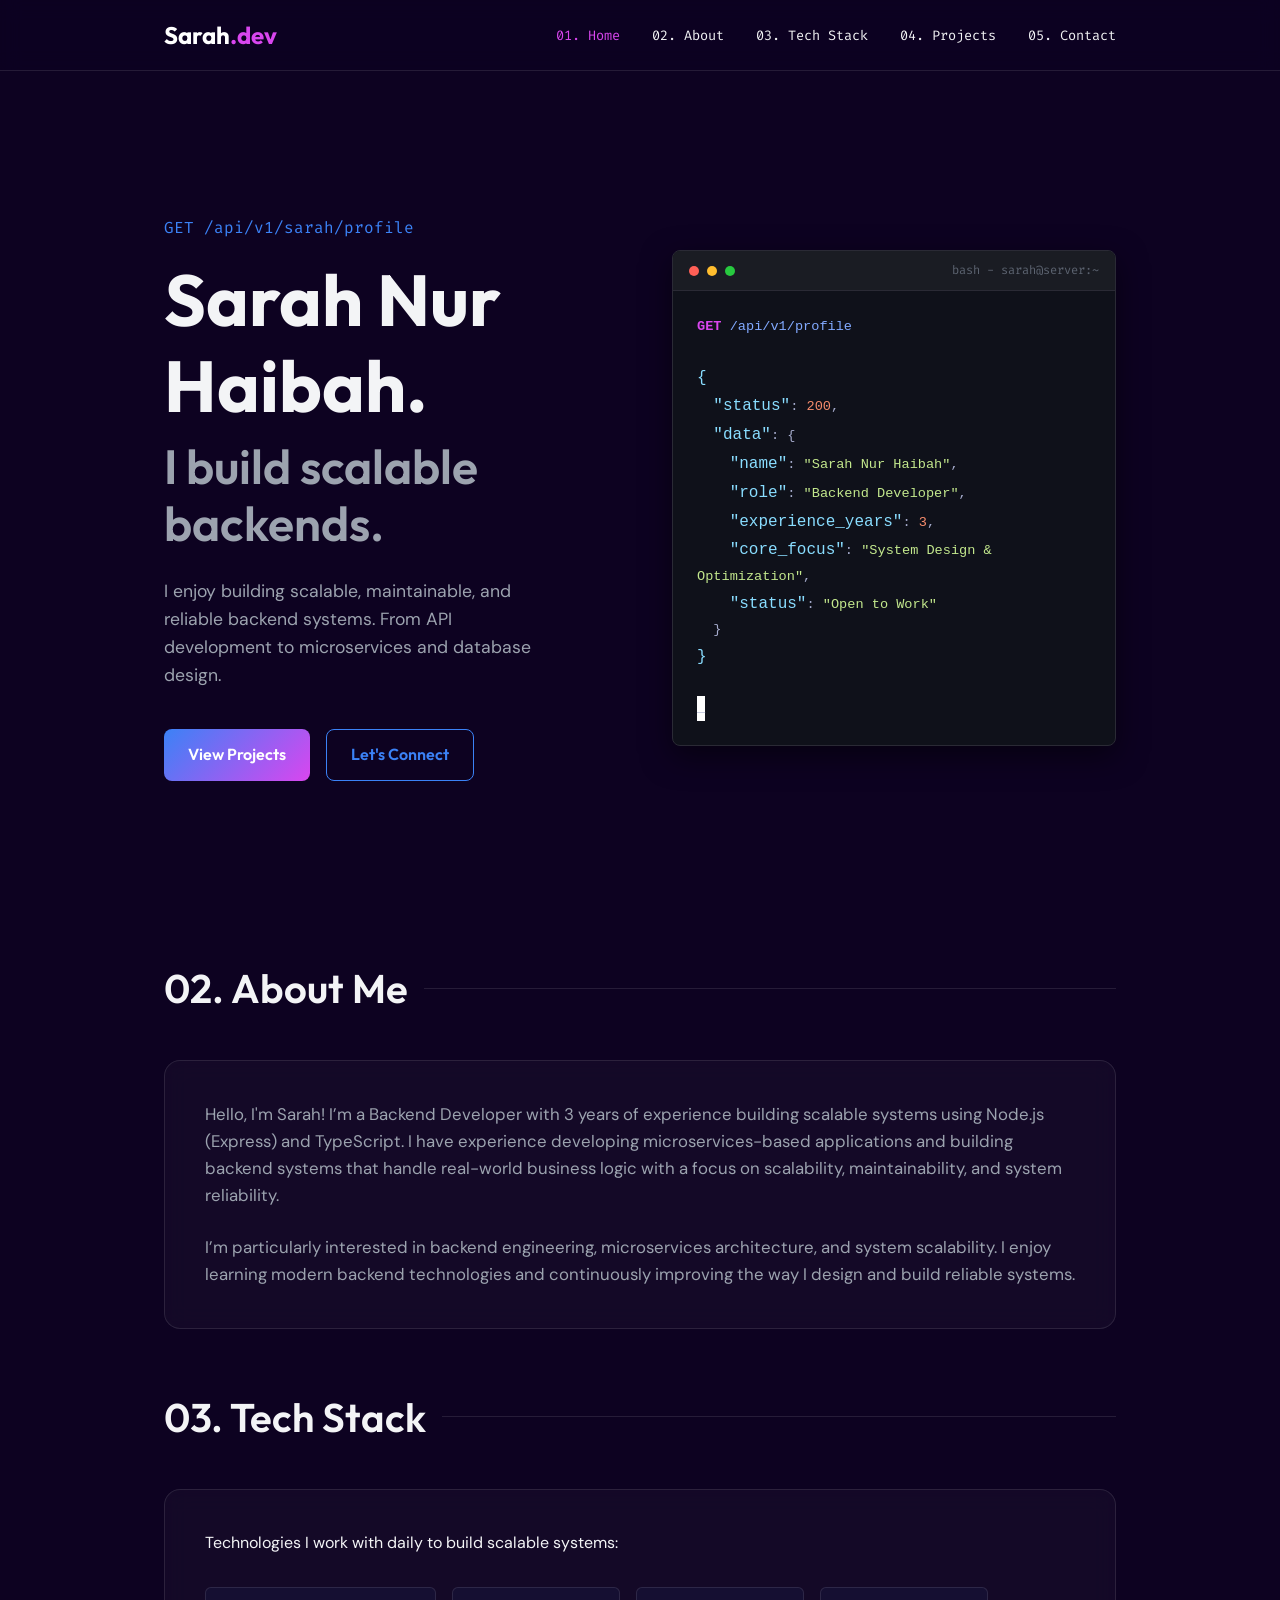
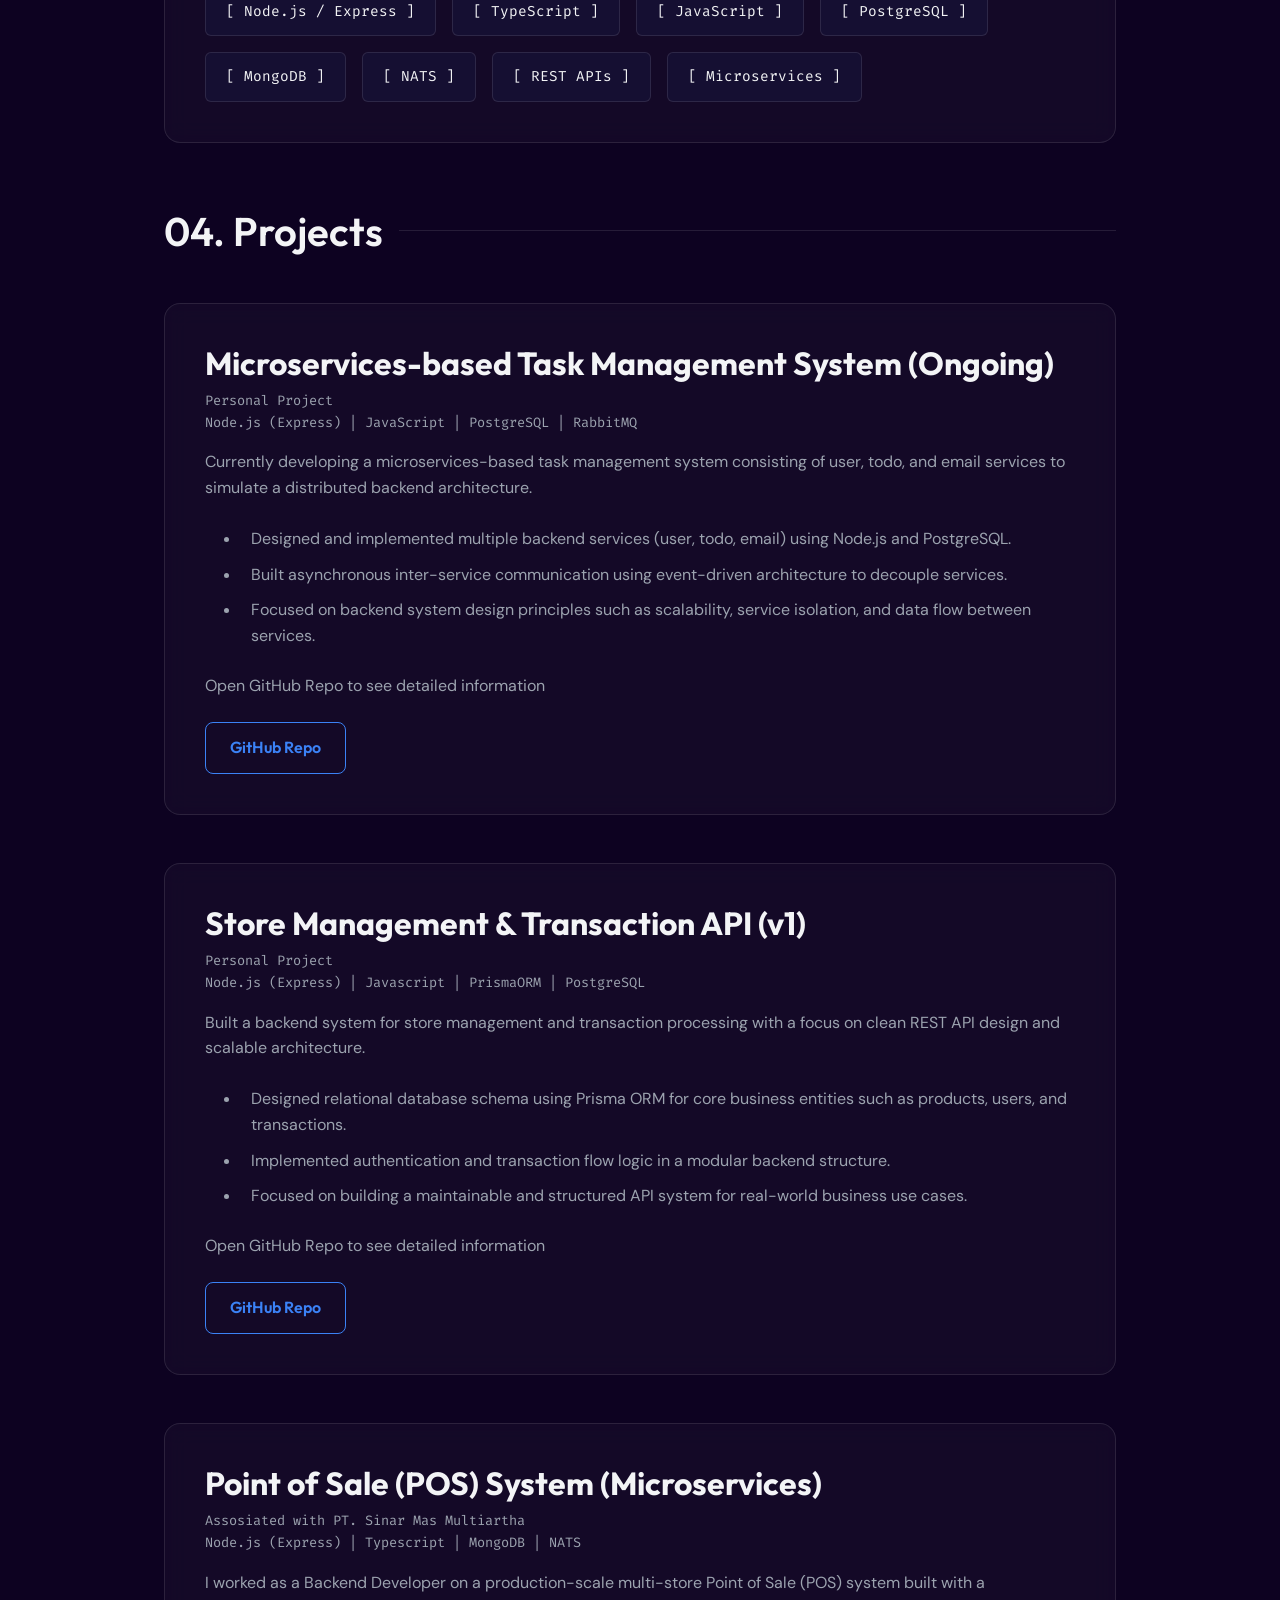
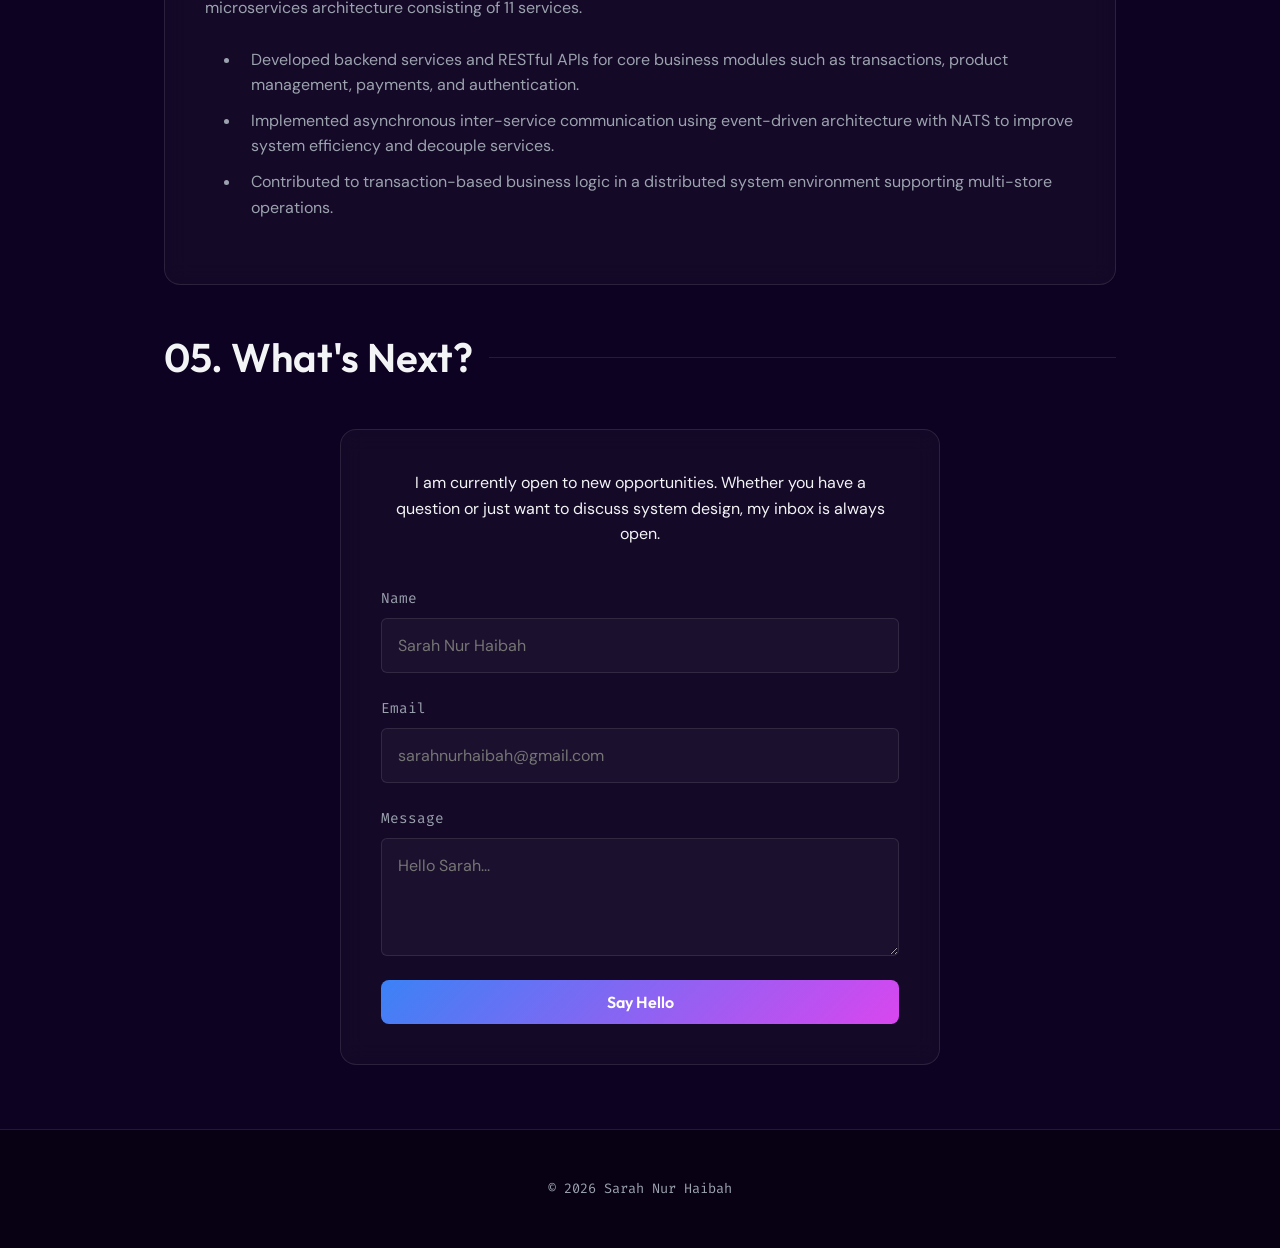
==== commit f01d2b13: "update github link" ====
--- a/index.html
+++ b/index.html
@@ -184,7 +184,7 @@
         </ul>
         <p>Open GitHub Repo to see detailed information</p>
         <div class="project-links">
-          <a href="https://github.com/sarahnh05/store-management-api" target="_blank" class="btn btn-outline" aria-label="View Source Code for Analytics Pipeline">GitHub Repo</a>
+          <a href="https://github.com/sarahnh05/store-management-transaction-api" target="_blank" class="btn btn-outline" aria-label="View Source Code for Analytics Pipeline">GitHub Repo</a>
         </div>
       </article>
 
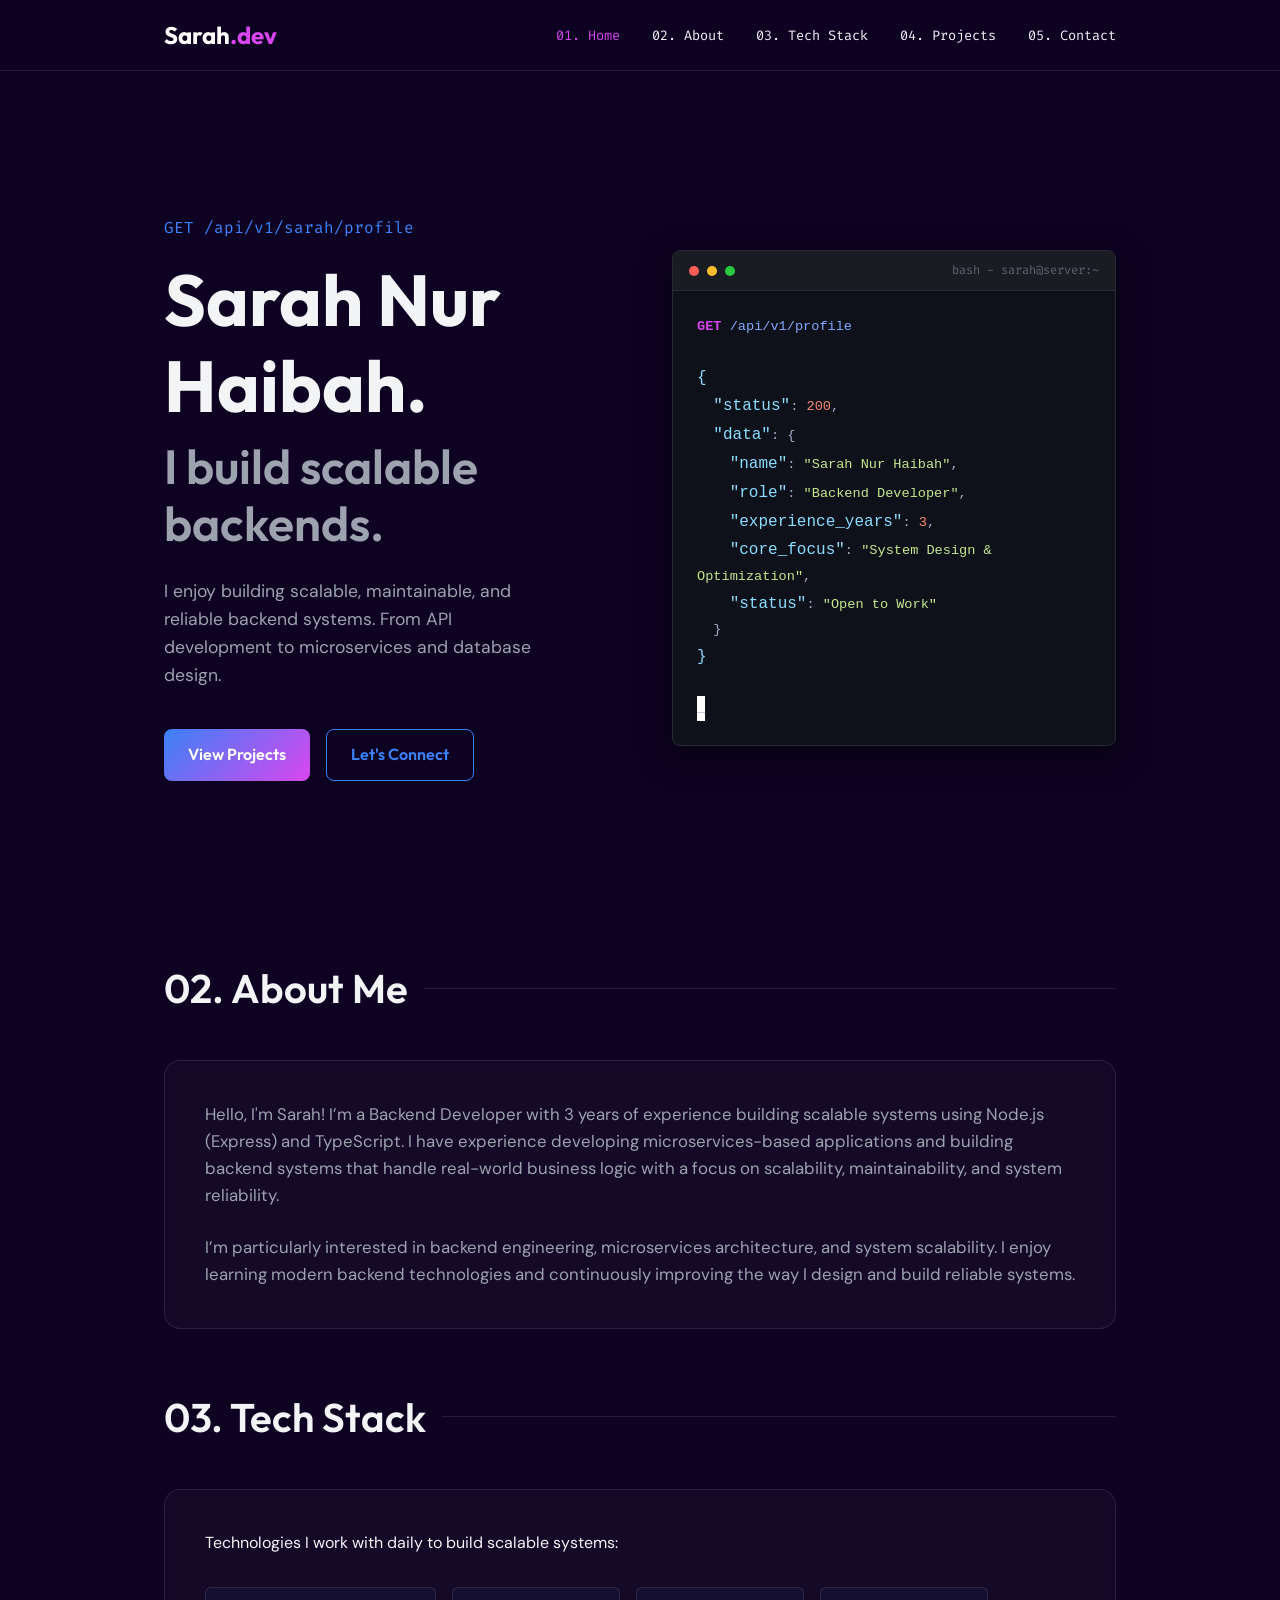
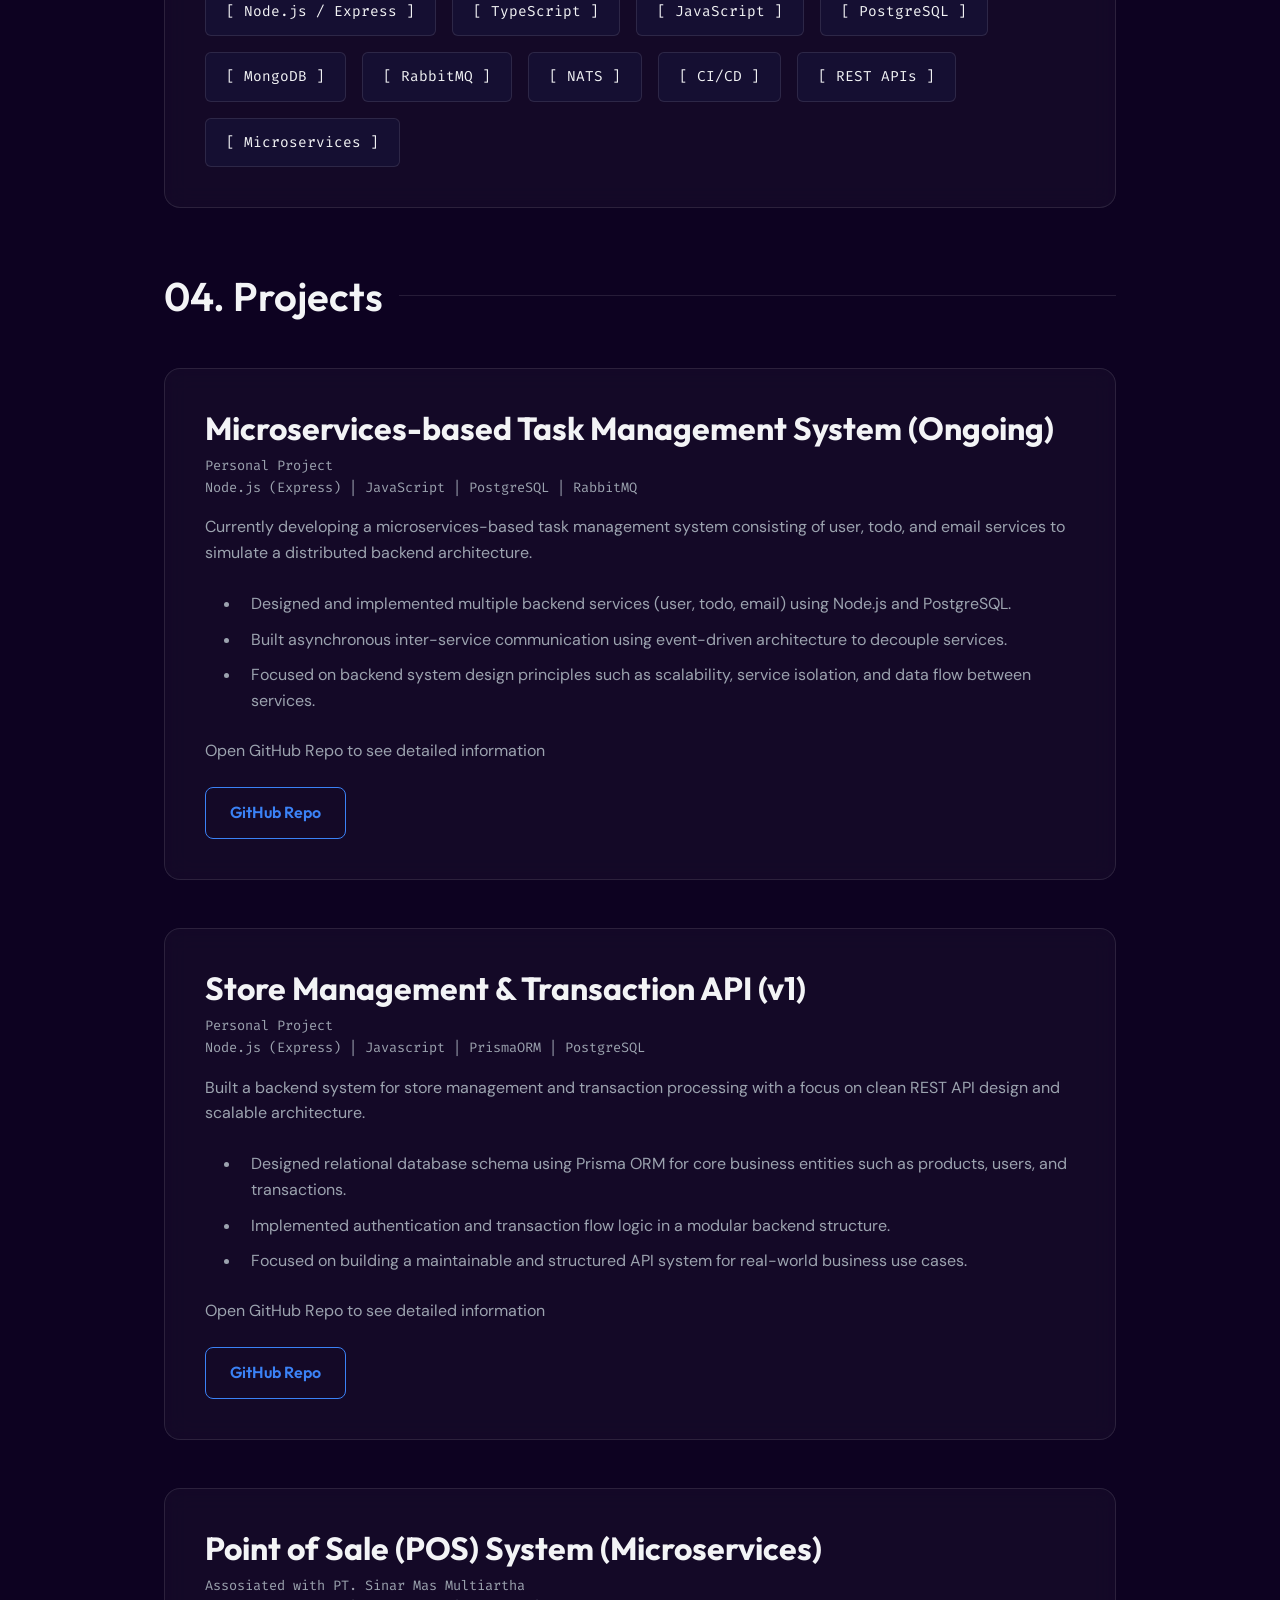
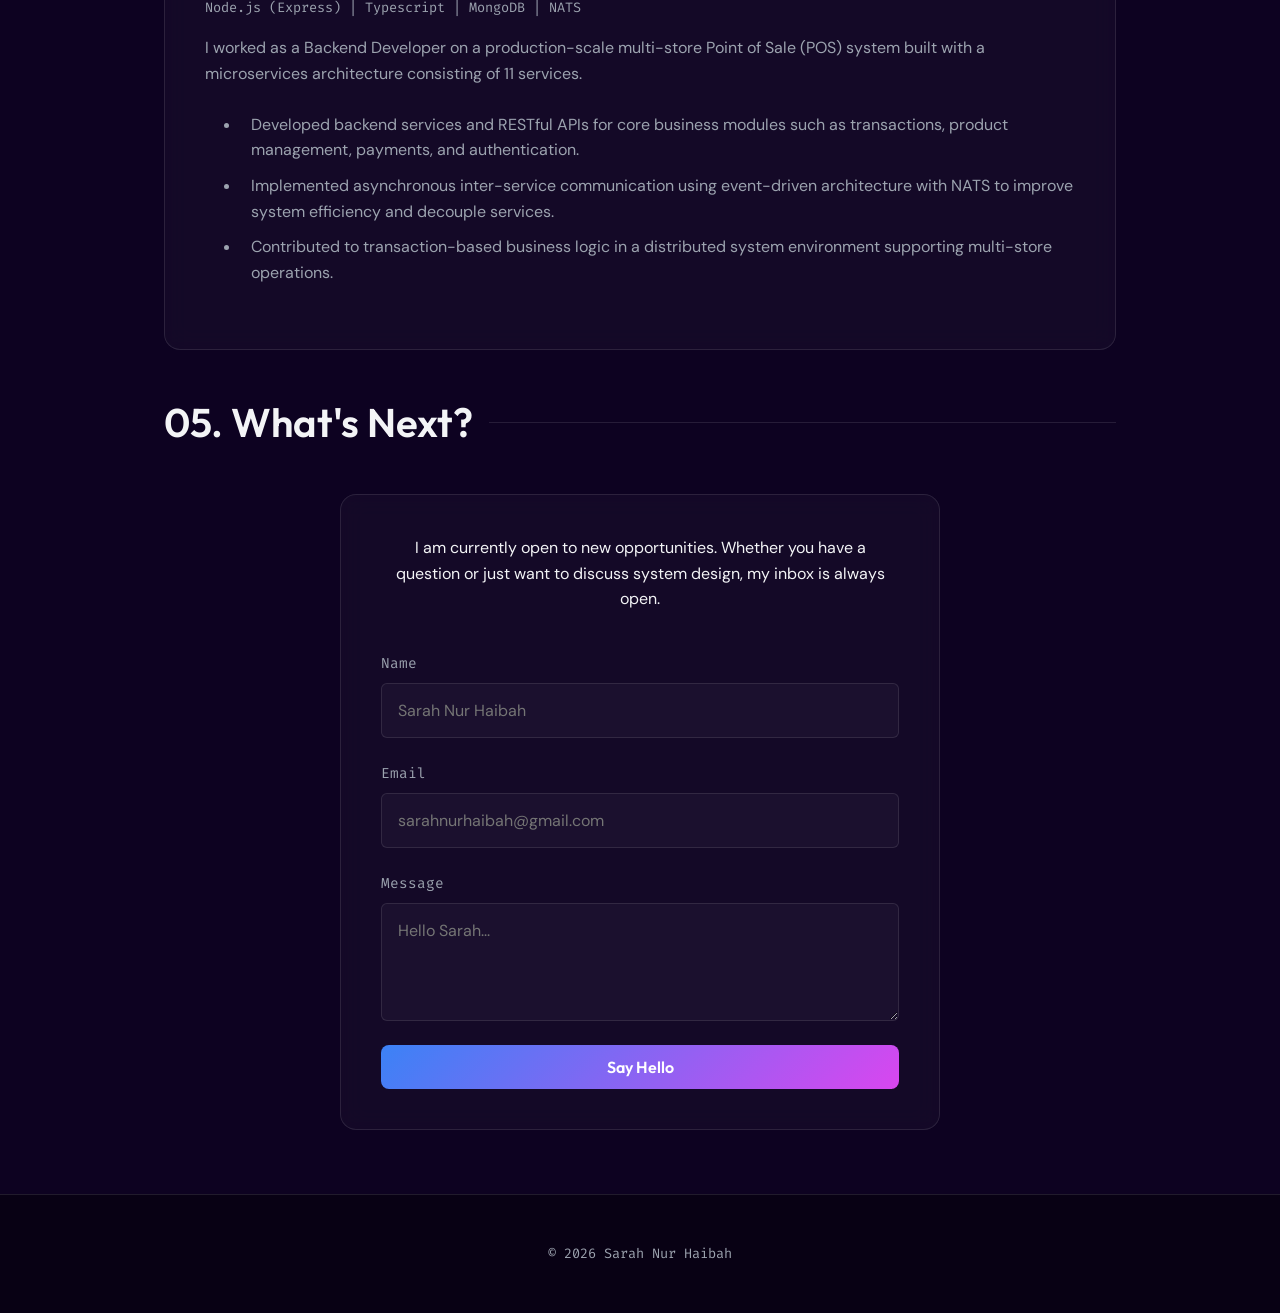
==== commit aaa591c6: "add tech stack" ====
--- a/index.html
+++ b/index.html
@@ -137,7 +137,9 @@
           <div class="skill-badge" tabindex="0">[ JavaScript ]</div>
           <div class="skill-badge" tabindex="0">[ PostgreSQL ]</div>
           <div class="skill-badge" tabindex="0">[ MongoDB ]</div>
+          <div class="skill-badge" tabindex="0">[ RabbitMQ ]</div>
           <div class="skill-badge" tabindex="0">[ NATS ]</div>
+          <div class="skill-badge" tabindex="0">[ CI/CD ]</div>
           <div class="skill-badge" tabindex="0">[ REST APIs ]</div>
           <div class="skill-badge" tabindex="0">[ Microservices ]</div>
         </div>
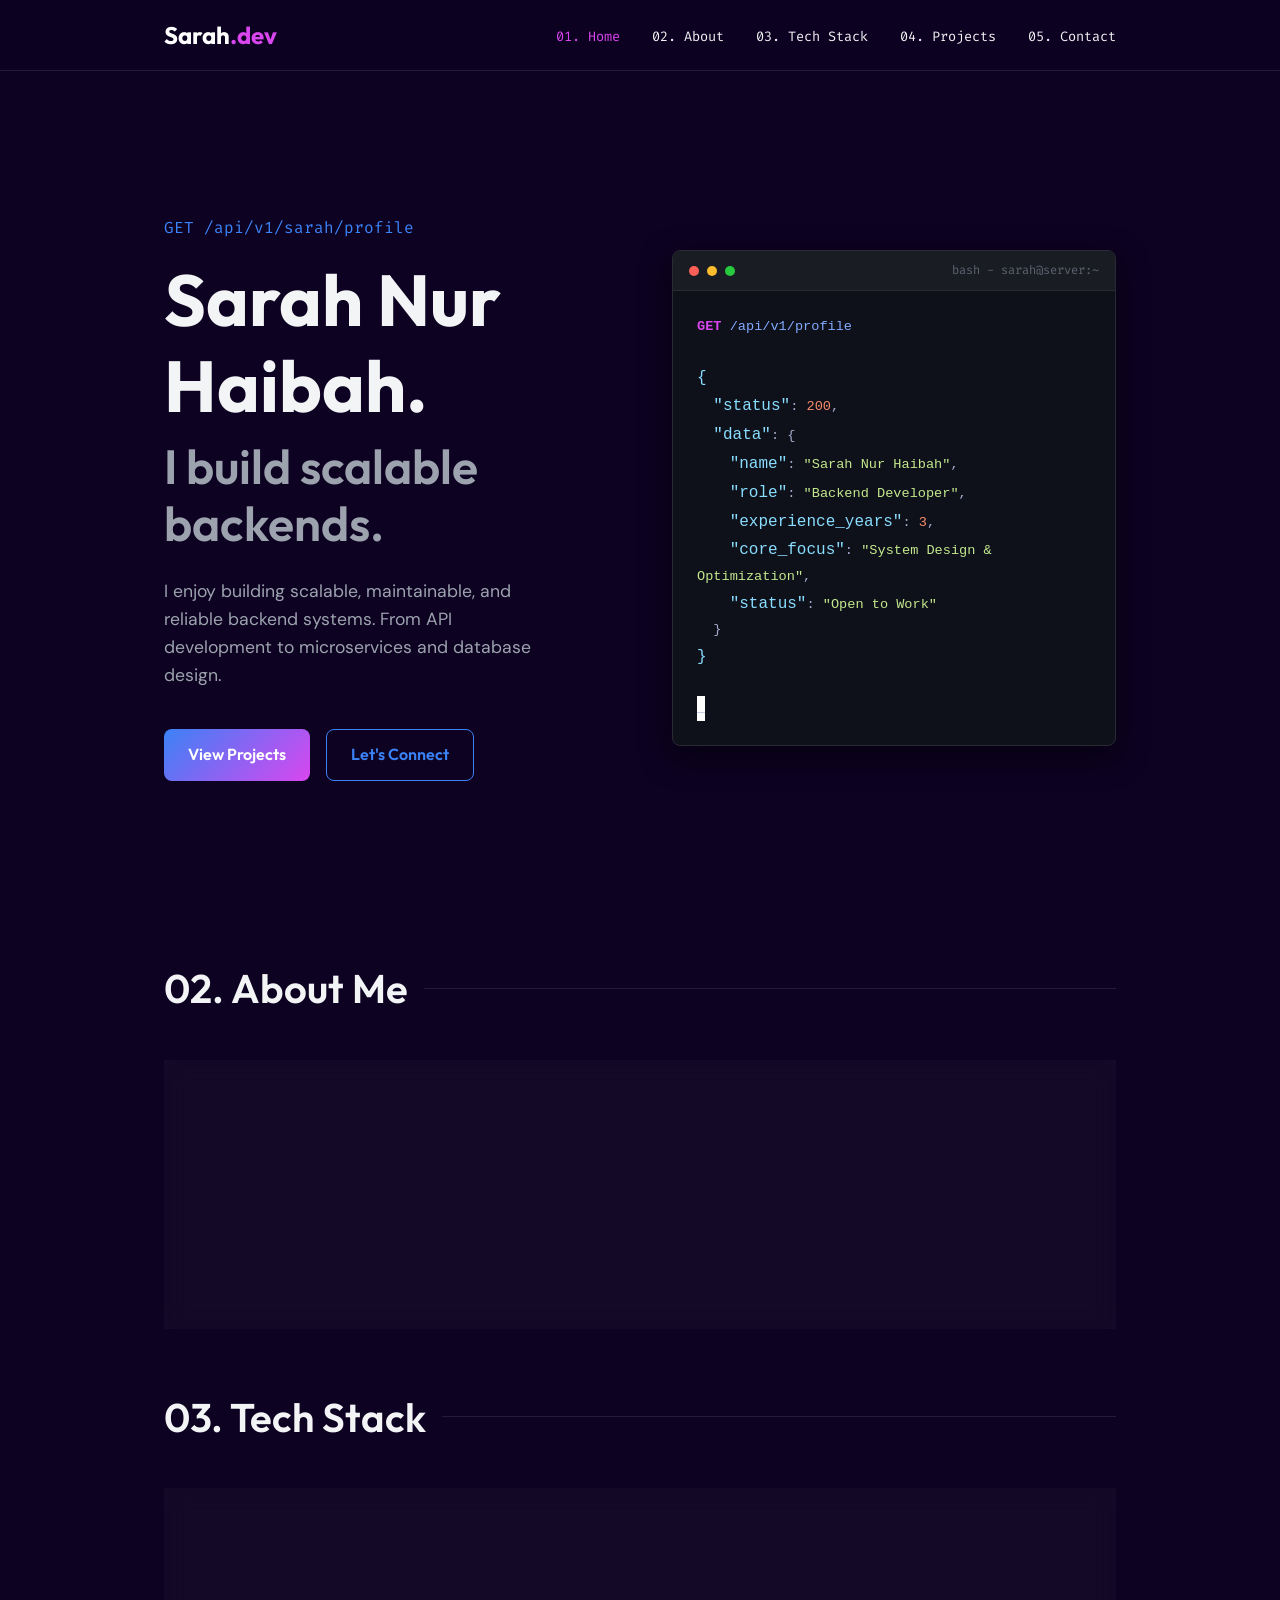
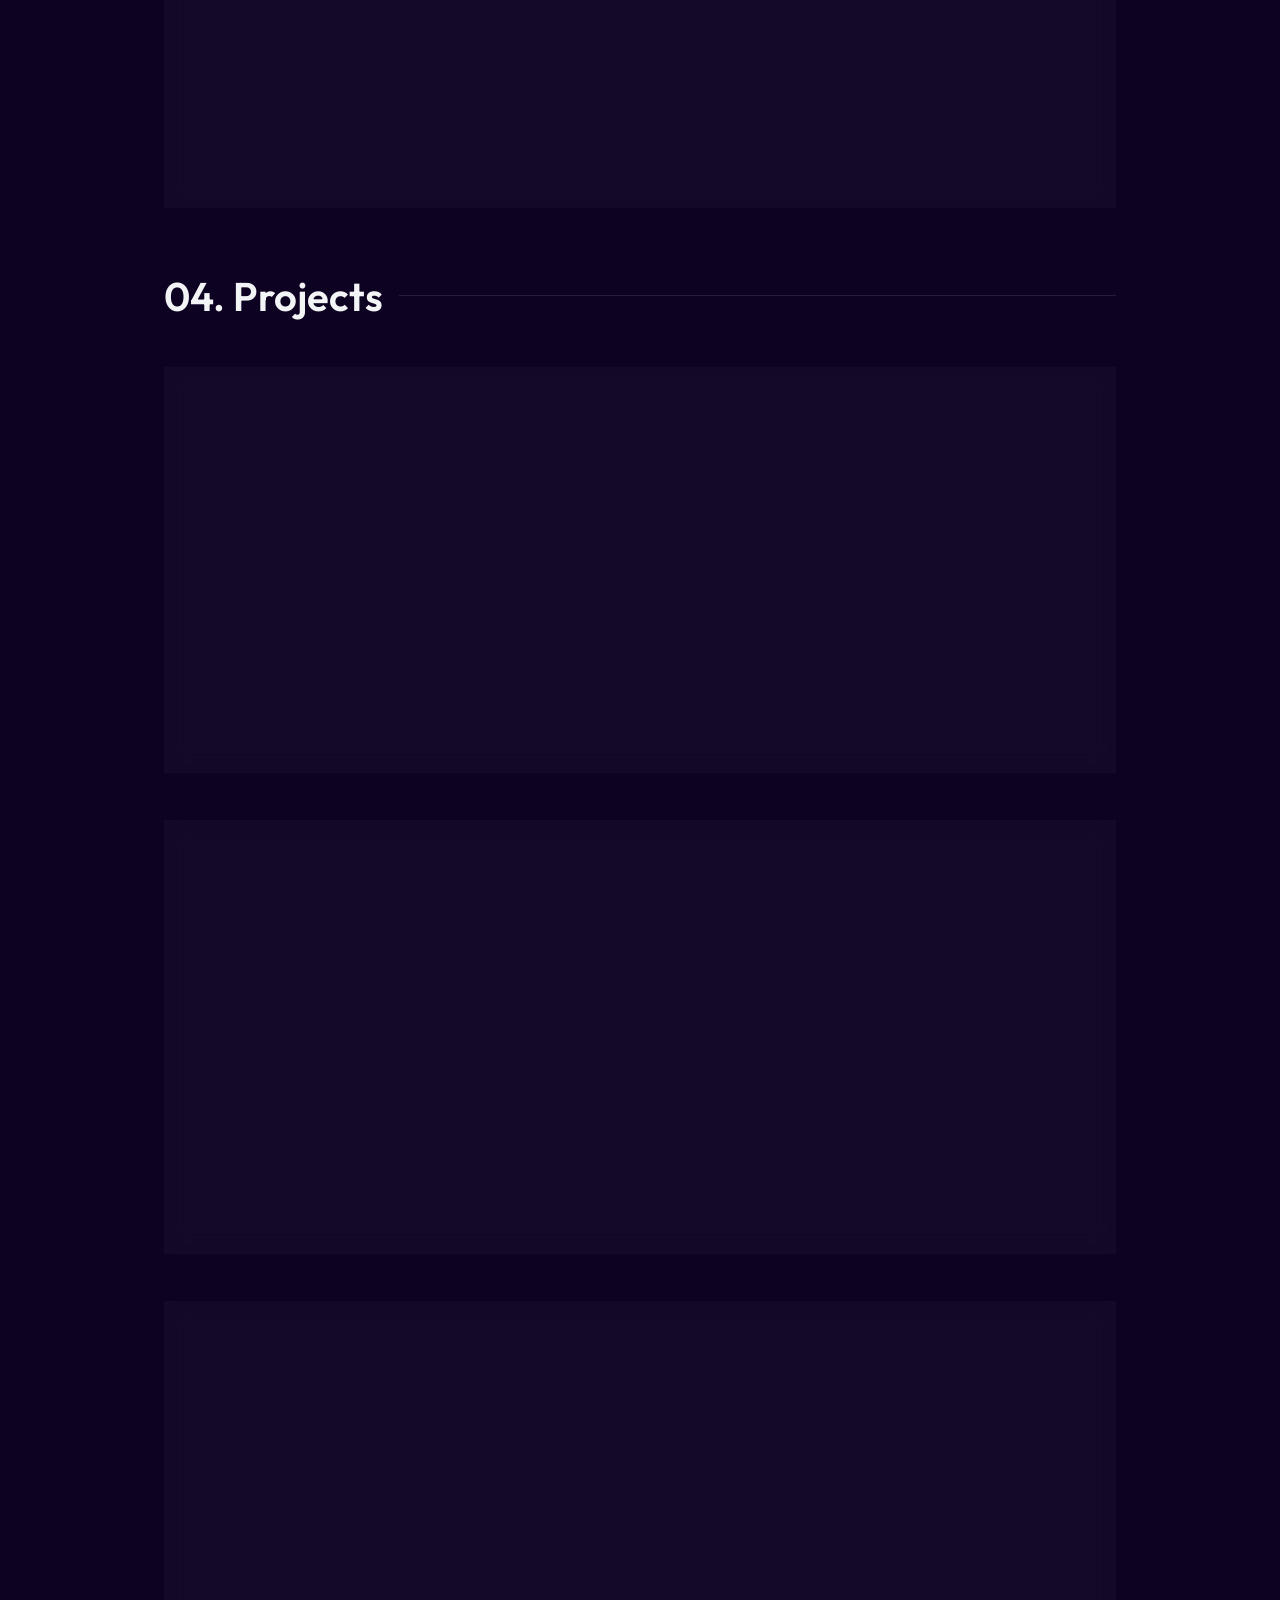
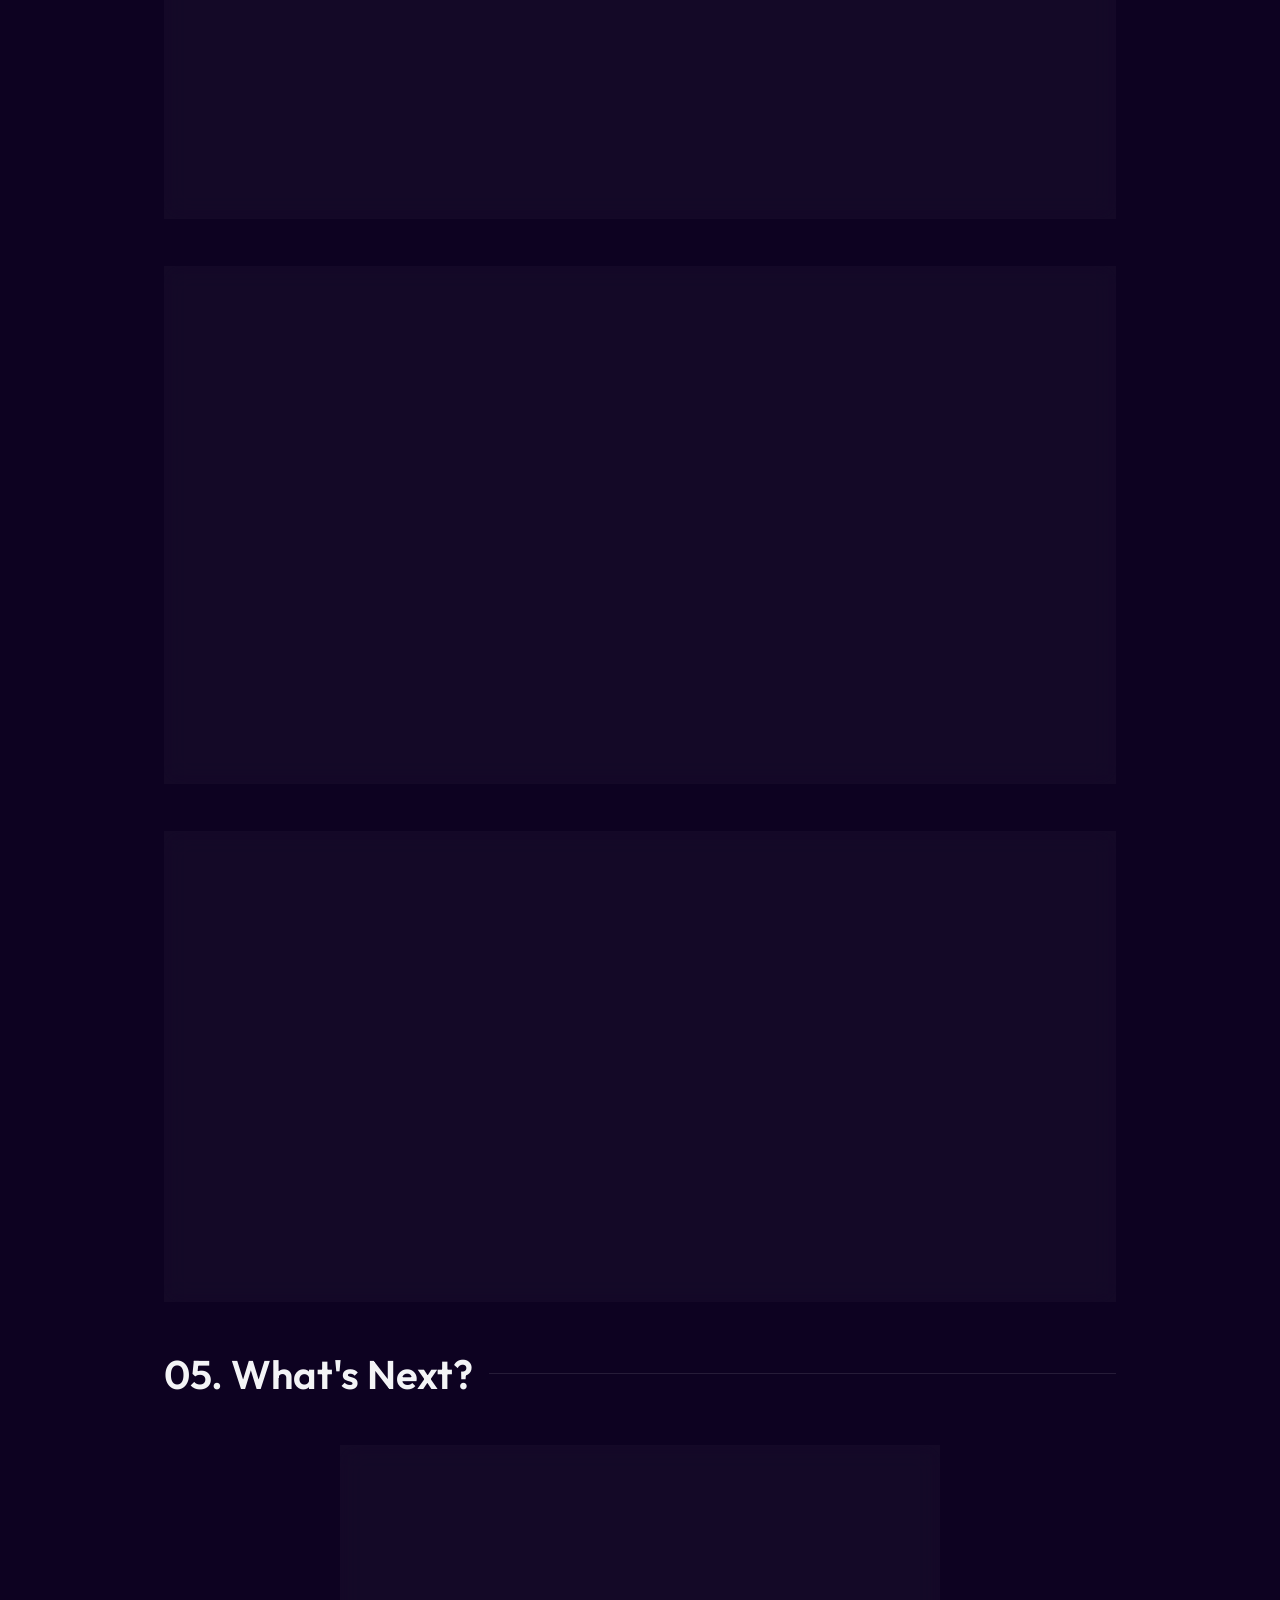
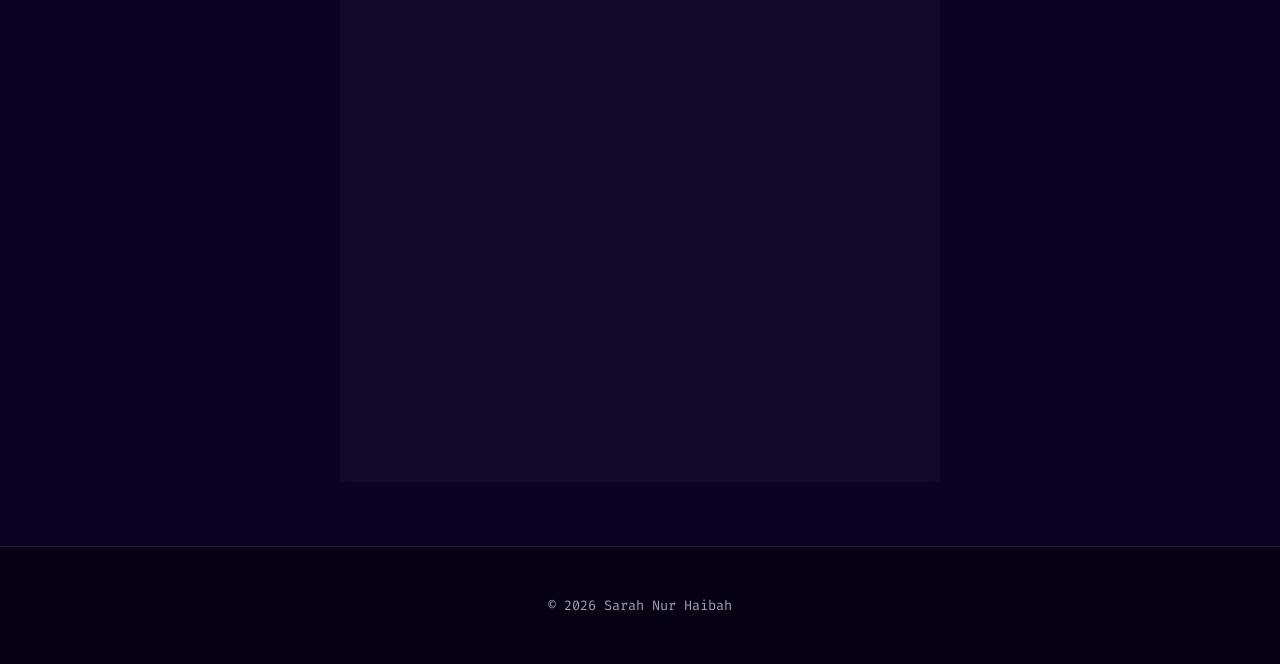
==== commit 175353f1: "add notes and forum project" ====
--- a/index.html
+++ b/index.html
@@ -149,7 +149,43 @@
     <!-- Projects Section -->
     <section id="projects" class="container reveal">
       <h2 class="section-title">04. Projects</h2>
-      
+    
+    <!-- project notes -->
+      <article class="project-card glass-panel reveal">
+        <div class="project-header">
+          <h3 class="project-title">Disscussion Forum App</h3>
+          <p class="project-stack">Final Project Dicoding Class <br> React | Redux Toolkit | React Router | CSS | Jest | Cypress | Storybook </p>
+        </div>
+        <p>This project was built as part of the submission requirements for Dicoding's Expert React course.</p>
+        <br>
+        <!-- <p><strong>Key Achievements:</strong></p> -->
+        <ul class="project-bullets custom-list">
+          <li>Developed a discussion forum application using React, featuring user authentication, thread creation, comments, and voting.</li>
+          <li>Implemented state management using Redux Toolkit and application testing with Jest and Cypress.</li>
+        </ul>
+        <div class="project-links">
+          <a href="pages/forum.html" target="_blank" class="btn btn-outline" aria-label="View Source Code for Analytics Pipeline">See Detail</a>
+        </div>
+      </article>
+
+    <!-- project notes -->
+      <article class="project-card glass-panel reveal">
+        <div class="project-header">
+          <h3 class="project-title">Notes App</h3>
+          <p class="project-stack">Final Project Dicoding Class <br> React | React Router | Context API | CSS | Vite </p>
+        </div>
+        <p>This project was built as part of the submission requirements for Dicoding's Intermediate React course.</p>
+        <br>
+        <!-- <p><strong>Key Achievements:</strong></p> -->
+        <ul class="project-bullets custom-list">
+          <li>Developed a React-based note-taking application featuring user authentication, note creation, deletion, and archiving.</li>
+          <li>Implemented interface customization through theme and language settings to provide a more personalized user experience.</li>
+        </ul>
+        <div class="project-links">
+          <a href="pages/notes.html" target="_blank" class="btn btn-outline" aria-label="View Source Code for Analytics Pipeline">See Detail</a>
+        </div>
+      </article>
+
       <!-- Project 1 -->
       <article class="project-card glass-panel">
         <div class="project-header">
--- a/styles.css
+++ b/styles.css
@@ -497,6 +497,37 @@
   outline: none;
 }
 
+/* detail */
+#detail {
+  margin-bottom: 4rem;
+  margin-top: 8rem;
+}
+
+.detail-grid {
+  display: grid;
+  grid-template-columns: 1fr;
+  gap: 3rem;
+}
+
+.detail-image {
+  width: 100%;
+  margin-top: 8px;
+  margin-bottom: 16px;
+}
+
+.detail-image-test {
+  width: 50%;
+  margin-top: 8px;
+  margin-bottom: 16px;
+}
+
+.detail-text p,
+ul,
+li {
+  color: var(--text-secondary);
+  font-size: 1.05rem;
+}
+
 /* Footer */
 footer {
   text-align: center;
